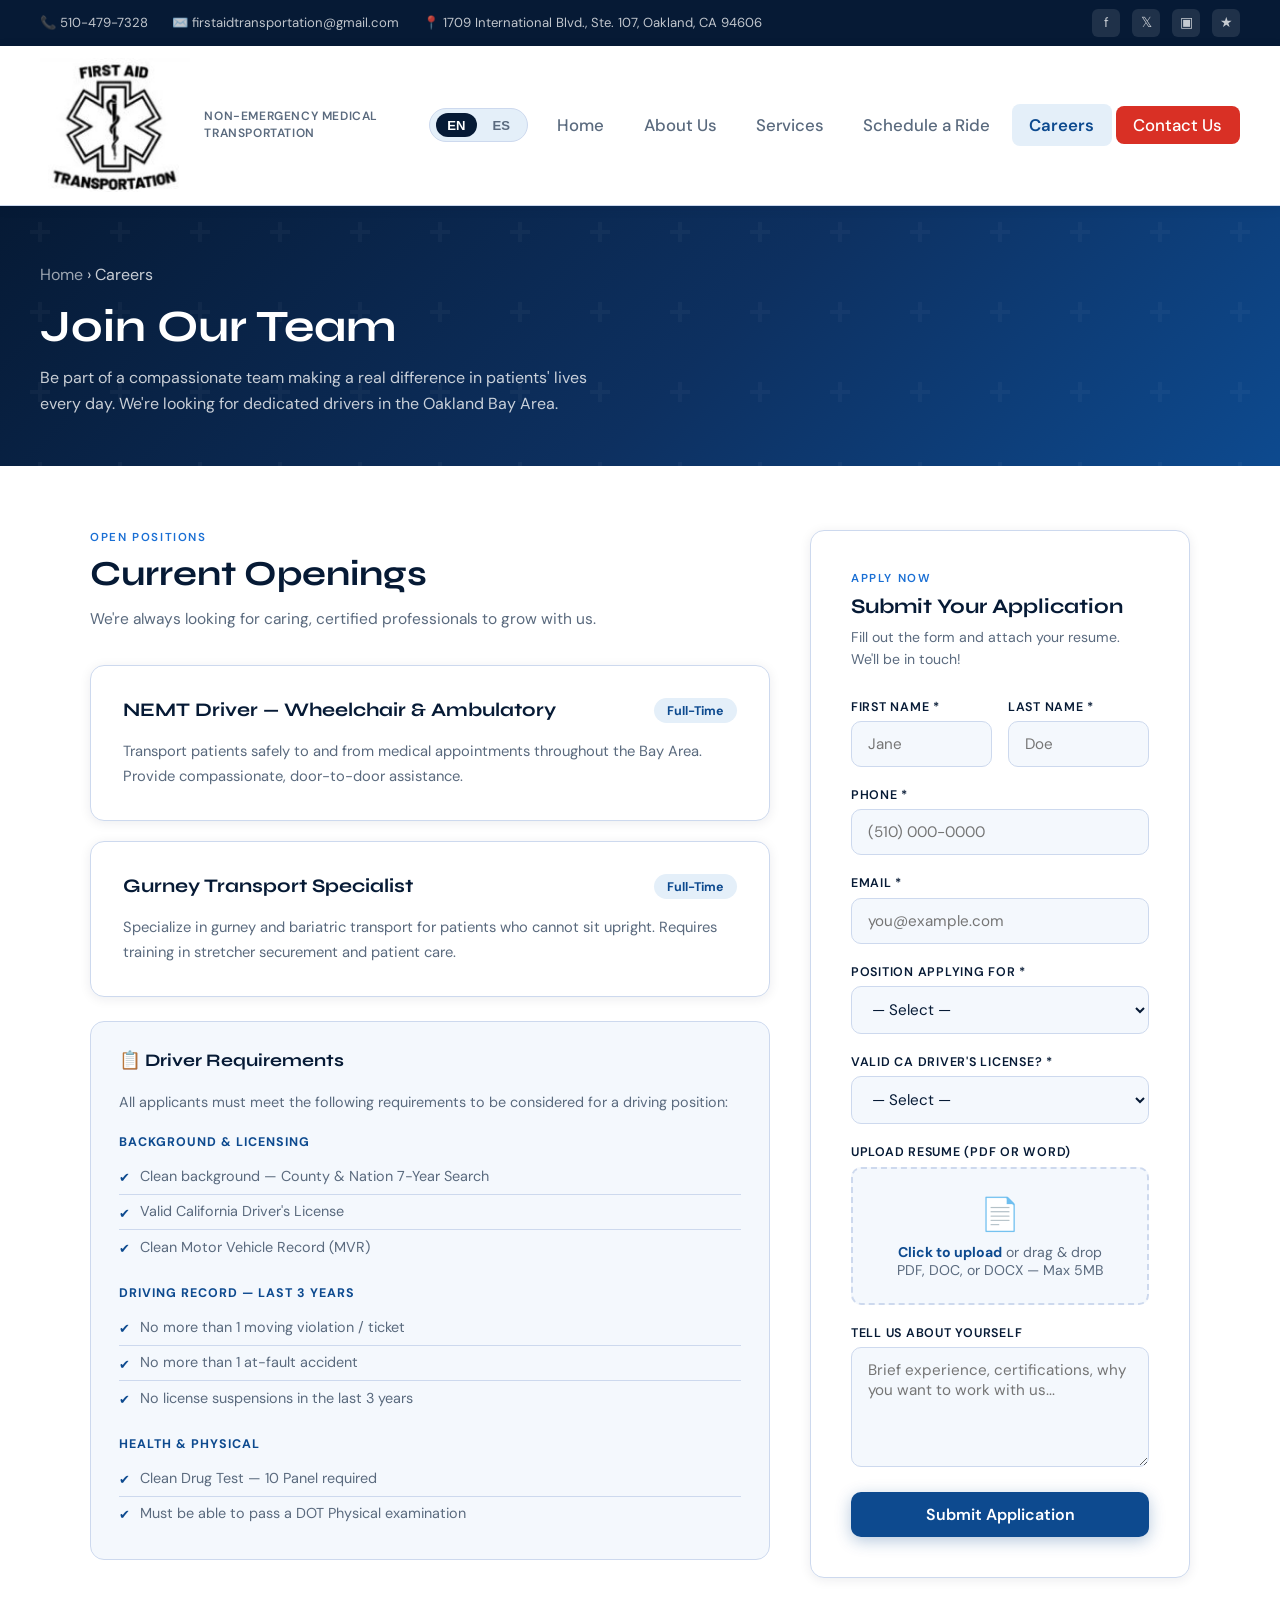
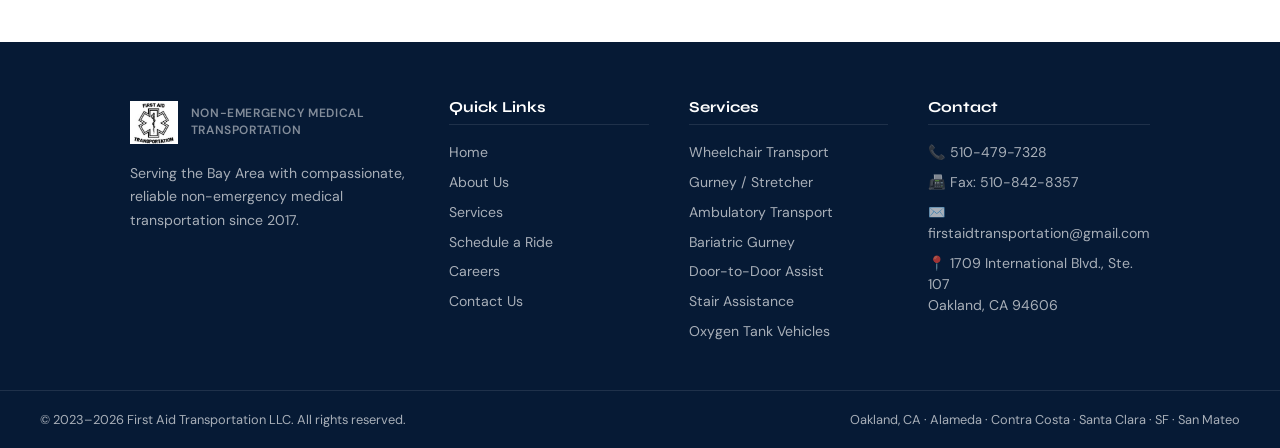
==== index.html @ 73b79e58 "Update index.html" ====
<!DOCTYPE html>
<html lang="en">
<head>
  <meta charset="UTF-8"/>
  <meta name="viewport" content="width=device-width, initial-scale=1.0"/>
  <title>Careers | First Aid Transportation LLC</title>
  <link rel="stylesheet" href="style.css"/>
  <style>
    .careers-layout { display: grid; grid-template-columns: 1fr 380px; gap: 2.5rem; align-items: start; }
    @media (max-width:860px) { .careers-layout { grid-template-columns: 1fr; } }
    .job-card { background: var(--white); border: 1px solid var(--border); border-radius: var(--radius); padding: 2rem; box-shadow: var(--shadow-sm); margin-bottom: 1.25rem; transition: all var(--transition); }
    .job-card:hover { box-shadow: var(--shadow-md); border-color: var(--sky); }
    .job-header { display: flex; justify-content: space-between; align-items: flex-start; gap: 1rem; flex-wrap: wrap; margin-bottom: 1rem; }
    .job-title { font-family: var(--font-head); font-size: 1.2rem; }
    .job-badge { background: var(--ice); color: var(--blue); font-size: .78rem; font-weight: 700; padding: .3rem .8rem; border-radius: 20px; }
    .job-card p { font-size: .92rem; color: var(--gray); line-height: 1.65; }
    .req-section { background: var(--off-white); border: 1px solid var(--border); border-radius: var(--radius); padding: 1.75rem; margin-top: 1.5rem; }
    .req-section h3 { font-family: var(--font-head); font-size: 1.1rem; margin-bottom: 1.25rem; }
    .req-group { margin-bottom: 1.25rem; }
    .req-group:last-child { margin-bottom: 0; }
    .req-group h4 { font-size: .78rem; font-weight: 700; letter-spacing: .08em; text-transform: uppercase; color: var(--blue); margin-bottom: .6rem; }
    .req-list { list-style: none; }
    .req-list li { font-size: .9rem; color: var(--gray); padding: .4rem 0; border-bottom: 1px solid var(--border); display: flex; align-items: flex-start; gap: .6rem; line-height: 1.5; }
    .req-list li:last-child { border-bottom: none; }
    .req-list li::before { content: '✔'; color: var(--blue); font-size: .8rem; flex-shrink: 0; margin-top: .15rem; }
    .apply-form { background: var(--white); border: 1px solid var(--border); border-radius: var(--radius); padding: 2.5rem; box-shadow: var(--shadow-sm); position: sticky; top: 90px; }
    .file-upload-area { border: 2px dashed var(--border); border-radius: 10px; padding: 1.5rem; text-align: center; cursor: pointer; transition: all var(--transition); background: var(--off-white); }
    .file-upload-area:hover { border-color: var(--sky); background: var(--ice); }
    .file-upload-area.has-file { border-color: #4caf50; background: #f1f8f1; }
    .file-upload-area .u-icon { font-size: 2rem; margin-bottom: .5rem; }
    .file-upload-area p { font-size: .88rem; color: var(--gray); margin: 0; }
    .file-upload-area strong { color: var(--blue); }
    #resumeInput { display: none; }
    #fileName { font-size: .82rem; color: #4caf50; font-weight: 600; margin-top: .5rem; display: none; }

    .lang-toggle{display:flex;align-items:center;gap:.3rem;background:var(--ice);border:1.5px solid var(--border);border-radius:30px;padding:.25rem .35rem;}
    .lang-btn{padding:.28rem .7rem;border-radius:20px;font-size:.82rem;font-weight:700;cursor:pointer;border:none;background:transparent;color:var(--gray);transition:all var(--transition);}
    .lang-btn.active{background:var(--navy);color:#fff;}
  </style>
</head>
<body>
<div id="topbar"></div>
<nav>
  <a href="index.html" class="nav-logo">
    <img src="logo.png" alt="First Aid Transportation Logo"/>
    <div class="logo-text"><small data-en="Non-Emergency Medical Transportation" data-es="Transporte Médico No de Emergencia">Non-Emergency Medical Transportation</small></div>
  </a>
  <div style="display:flex;align-items:center;margin-left:auto;margin-right:.75rem;"><div class="lang-toggle"><button class="lang-btn active" id="btnEN" onclick="setLang('en')">EN</button><button class="lang-btn" id="btnES" onclick="setLang('es')">ES</button></div></div>
  <div class="hamburger" id="hbg"><span></span><span></span><span></span></div>
  <ul class="nav-links" id="navLinks">
    <li><a href="index.html">Home</a></li>
    <li><a href="about.html" data-en="About Us" data-es="Sobre Nosotros">About Us</a></li>
    <li><a href="services.html" data-en="Services" data-es="Servicios">Services</a></li>
    <li><a href="schedule.html" data-en="Schedule a Ride" data-es="Reservar un Viaje">Schedule a Ride</a></li>
    <li><a href="careers.html" class="active" data-en="Careers" data-es="Empleos">Careers</a></li>
    <li><a href="contact.html" class="nav-cta" data-en="Contact Us" data-es="Contáctenos">Contact Us</a></li>
  </ul>
</nav>
<div class="page-hero fade-up">
  <div class="page-hero-inner">
    <p class="breadcrumb"><a href="index.html">Home</a> › Careers</p>
    <h1>Join Our Team</h1>
    <p>Be part of a compassionate team making a real difference in patients' lives every day. We're looking for dedicated drivers in the Oakland Bay Area.</p>
  </div>
</div>
<section class="section">
  <div class="container">
    <div class="careers-layout">
      <div>
        <p class="section-tag">Open Positions</p>
        <h2 class="section-title">Current Openings</h2>
        <p class="section-sub" style="margin-bottom:2rem;">We're always looking for caring, certified professionals to grow with us.</p>
        <div class="job-card fade-up">
          <div class="job-header"><h3 class="job-title">NEMT Driver — Wheelchair & Ambulatory</h3><span class="job-badge">Full-Time</span></div>
          <p>Transport patients safely to and from medical appointments throughout the Bay Area. Provide compassionate, door-to-door assistance.</p>
        </div>
        <div class="job-card fade-up delay-1">
          <div class="job-header"><h3 class="job-title">Gurney Transport Specialist</h3><span class="job-badge">Full-Time</span></div>
          <p>Specialize in gurney and bariatric transport for patients who cannot sit upright. Requires training in stretcher securement and patient care.</p>
        </div>
        <div class="req-section fade-up delay-2">
          <h3>📋 Driver Requirements</h3>
          <p style="font-size:.9rem;color:var(--gray);margin-bottom:1.25rem;line-height:1.6;">All applicants must meet the following requirements to be considered for a driving position:</p>
          <div class="req-group">
            <h4>Background & Licensing</h4>
            <ul class="req-list">
              <li>Clean background — County & Nation 7-Year Search</li>
              <li>Valid California Driver's License</li>
              <li>Clean Motor Vehicle Record (MVR)</li>
            </ul>
          </div>
          <div class="req-group">
            <h4>Driving Record — Last 3 Years</h4>
            <ul class="req-list">
              <li>No more than 1 moving violation / ticket</li>
              <li>No more than 1 at-fault accident</li>
              <li>No license suspensions in the last 3 years</li>
            </ul>
          </div>
          <div class="req-group">
            <h4>Health & Physical</h4>
            <ul class="req-list">
              <li>Clean Drug Test — 10 Panel required</li>
              <li>Must be able to pass a DOT Physical examination</li>
            </ul>
          </div>

        </div>
      </div>

      <div class="apply-form fade-up delay-2">
        <p class="section-tag">Apply Now</p>
        <h3 style="font-family:var(--font-head);font-size:1.3rem;margin-bottom:.5rem;">Submit Your Application</h3>
        <p style="font-size:.88rem;color:var(--gray);margin-bottom:1.75rem;line-height:1.55;">Fill out the form and attach your resume. We'll be in touch!</p>
        <form id="careerForm" action="https://formspree.io/f/xlgoegdk" method="POST" onsubmit="handleSubmit(event)">
          <input type="hidden" name="_subject" value="New Job Application — First Aid Transportation"/>
          <input type="hidden" name="_replyto" value="firstaidtransportation@gmail.com"/>
          <div class="form-row">
            <div class="form-group"><label>First Name *</label><input type="text" name="First Name" required placeholder="Jane"/></div>
            <div class="form-group"><label>Last Name *</label><input type="text" name="Last Name" required placeholder="Doe"/></div>
          </div>
          <div class="form-group"><label>Phone *</label><input type="tel" name="Phone Number" required placeholder="(510) 000-0000"/></div>
          <div class="form-group"><label>Email *</label><input type="email" name="Email" required placeholder="you@example.com"/></div>
          <div class="form-group">
            <label>Position Applying For *</label>
            <select name="Position" required>
              <option value="">— Select —</option>
              <option>NEMT Driver — Wheelchair & Ambulatory</option>
              <option>Gurney Transport Specialist</option>
              <option>Other</option>
            </select>
          </div>
          <div class="form-group">
            <label>Valid CA Driver's License? *</label>
            <select name="Valid CA License" required><option value="">— Select —</option><option value="Yes">Yes</option><option value="No">No</option></select>
          </div>
          <div class="form-group">
            <label>Upload Resume (PDF or Word)</label>
            <div class="file-upload-area" id="uploadArea" onclick="document.getElementById('resumeInput').click()">
              <div class="u-icon">📄</div>
              <p><strong>Click to upload</strong> or drag & drop</p>
              <p>PDF, DOC, or DOCX — Max 5MB</p>
              <div id="fileName"></div>
            </div>
            <input type="file" id="resumeInput" name="Resume" accept=".pdf,.doc,.docx" onchange="handleFile(this)"/>
          </div>
          <div class="form-group"><label>Tell Us About Yourself</label><textarea name="About Yourself" placeholder="Brief experience, certifications, why you want to work with us..."></textarea></div>
          <button type="submit" class="btn btn-primary" style="width:100%;justify-content:center;font-size:1rem;">Submit Application</button>
        </form>
        <div class="success-msg" id="successMsg">✅ Thank you for applying! We'll be in touch within a few business days. Email us at <a href="mailto:firstaidtransportation@gmail.com">firstaidtransportation@gmail.com</a>.</div>
      </div>
    </div>
  </div>
</section>
<div id="footer"></div>
<script src="shared.js"></script>
<script>
  document.getElementById('hbg').addEventListener('click',function(){this.classList.toggle('open');document.getElementById('navLinks').classList.toggle('open');});
  function setLang(lang){
    localStorage.setItem('lang',lang);
    document.documentElement.lang=lang;
    document.querySelectorAll('[data-en]').forEach(el=>{
      const val=el.getAttribute('data-'+lang);
      if(val!==null) el.innerHTML=val;
    });
    const btnEN=document.getElementById('btnEN');
    const btnES=document.getElementById('btnES');
    if(btnEN) btnEN.classList.toggle('active',lang==='en');
    if(btnES) btnES.classList.toggle('active',lang==='es');
  }
  window.addEventListener('load', function(){
    const savedLang=localStorage.getItem('lang')||'en';
    if(savedLang==='es') setLang('es');
  });

  function handleFile(input){const file=input.files[0];if(file){document.getElementById('uploadArea').classList.add('has-file');const fn=document.getElementById('fileName');fn.style.display='block';fn.textContent='✅ '+file.name;}}
  async function handleSubmit(e){
    e.preventDefault();
    const form = document.getElementById('careerForm');
    const data = new FormData(form);
    try {
      const res = await fetch(form.action, { method:'POST', body:data, headers:{'Accept':'application/json'} });
      if(res.ok){
        form.style.display='none';
        document.getElementById('successMsg').style.display='block';
      } else {
        alert('There was a problem submitting. Please email us at firstaidtransportation@gmail.com');
      }
    } catch(err){
      alert('There was a problem submitting. Please email us at firstaidtransportation@gmail.com');
    }
  }
  const ua=document.getElementById('uploadArea');
  ua.addEventListener('dragover',e=>{e.preventDefault();ua.style.borderColor='var(--sky)';});
  ua.addEventListener('dragleave',()=>{ua.style.borderColor='';});
  ua.addEventListener('drop',e=>{e.preventDefault();if(e.dataTransfer.files[0]){document.getElementById('resumeInput').files=e.dataTransfer.files;handleFile(document.getElementById('resumeInput'));}});
</script>
</body>
</html>
---- style.css ----
@import url('https://fonts.googleapis.com/css2?family=DM+Sans:wght@400;500;600&family=Syne:wght@700;800&family=Oswald:wght@700&display=swap');

*, *::before, *::after { box-sizing: border-box; margin: 0; padding: 0; }

:root {
  --navy:       #061a35;
  --blue:       #0d4a8f;
  --sky:        #1a6fd4;
  --ice:        #e4eff9;
  --red:        #d93025;
  --white:      #ffffff;
  --off-white:  #f4f8fd;
  --gray:       #5a6a7e;
  --border:     #cdd9ee;
  --font-head:  'Syne', sans-serif;
  --font-logo:  'Oswald', sans-serif;
  --font-body:  'DM Sans', sans-serif;
  --shadow-sm:  0 2px 12px rgba(6,26,53,.08);
  --shadow-md:  0 6px 30px rgba(6,26,53,.14);
  --radius:     14px;
  --transition: .22s ease;
}

html { scroll-behavior: smooth; }
body { font-family: var(--font-body); color: var(--navy); background: var(--white); }

/* ── TOPBAR ── */
.topbar {
  background: var(--navy); padding: .55rem 2.5rem;
  display: flex; align-items: center; justify-content: space-between; flex-wrap: wrap; gap: .5rem;
}
.topbar-left, .topbar-right { display: flex; align-items: center; gap: 1.5rem; flex-wrap: wrap; }
.topbar a, .topbar span { color: rgba(255,255,255,.75); font-size: .82rem; text-decoration: none; display: flex; align-items: center; gap: .35rem; transition: color var(--transition); }
.topbar a:hover { color: #fff; }
.topbar .social-links { display: flex; gap: .75rem; }
.topbar .social-links a { width: 28px; height: 28px; background: rgba(255,255,255,.1); border-radius: 6px; display: grid; place-items: center; font-size: .85rem; }
.topbar .social-links a:hover { background: var(--blue); }

/* ── NAVBAR ── */
nav {
  background: var(--white); padding: 0 2.5rem;
  display: flex; align-items: center; justify-content: space-between;
  height: 160px; position: sticky; top: 0; z-index: 200;
  border-bottom: 1px solid var(--border); box-shadow: var(--shadow-sm);
}
.nav-logo { display: flex; align-items: center; gap: .9rem; text-decoration: none; }
.nav-logo img { width: 150px; height: 150px; object-fit: contain; flex-shrink: 0; }
.logo-text {
  font-size: 0;
  line-height: 0;
}
.logo-text small {
  display: block;
  font-family: var(--font-body);
  font-size: .75rem;
  font-weight: 600;
  color: var(--gray);
  letter-spacing: .05em;
  text-transform: uppercase;
  line-height: 1.4;
}

.nav-links { display: flex; list-style: none; gap: .25rem; }
.nav-links a { padding: .65rem 1.1rem; border-radius: 8px; color: var(--gray); text-decoration: none; font-size: 1.05rem; font-weight: 500; transition: all var(--transition); white-space: nowrap; }
.nav-links a:hover { color: var(--blue); background: var(--ice); }
.nav-links a.active { color: var(--blue); background: var(--ice); font-weight: 600; }
.nav-cta { background: var(--red) !important; color: #fff !important; padding: .5rem 1.1rem !important; border-radius: 8px !important; }
.nav-cta:hover { background: #b3261e !important; color: #fff !important; }

.hamburger { display: none; flex-direction: column; gap: 5px; cursor: pointer; padding: 8px; }
.hamburger span { width: 24px; height: 2px; background: var(--navy); border-radius: 2px; transition: all .3s; }
.hamburger.open span:nth-child(1) { transform: translateY(7px) rotate(45deg); }
.hamburger.open span:nth-child(2) { opacity: 0; }
.hamburger.open span:nth-child(3) { transform: translateY(-7px) rotate(-45deg); }

@media (max-width: 900px) {
  .topbar { display: none; }
  .hamburger { display: flex; }
  .nav-links { display: none; position: absolute; top: 160px; left: 0; right: 0; background: var(--white); flex-direction: column; padding: 1rem 1.5rem 1.5rem; border-bottom: 1px solid var(--border); box-shadow: var(--shadow-md); gap: .25rem; }
  .nav-links.open { display: flex; }
  .nav-links a { padding: .75rem 1rem; border-radius: 8px; }
}

/* ── PAGE HERO ── */
.page-hero { background: linear-gradient(135deg, #061a35 0%, #0d3060 55%, #0d4a8f 100%); padding: 3.5rem 2.5rem 3rem; position: relative; overflow: hidden; }
.page-hero::after { content: ''; position: absolute; inset: 0; background: url("data:image/svg+xml,%3Csvg width='80' height='80' viewBox='0 0 80 80' xmlns='http://www.w3.org/2000/svg'%3E%3Cg fill='%23ffffff' fill-opacity='0.03'%3E%3Cpath d='M38 16v8h-8v4h8v8h4v-8h8v-4h-8v-8z'/%3E%3C/g%3E%3C/svg%3E"); }
.page-hero-inner { position: relative; max-width: 760px; }
.breadcrumb { font-size: .8rem; color: rgba(255,255,255,.6); margin-bottom: .8rem; }
.breadcrumb a { color: rgba(255,255,255,.6); text-decoration: none; }
.breadcrumb a:hover { color: #fff; }
.page-hero h1 { font-family: var(--font-head); font-size: clamp(1.8rem,4vw,2.8rem); color: #fff; margin-bottom: .8rem; line-height: 1.15; }
.page-hero p { color: rgba(255,255,255,.78); font-size: 1rem; max-width: 580px; line-height: 1.65; }

/* ── SECTIONS ── */
.section { padding: 4rem 2.5rem; }
.section-alt { background: var(--off-white); }
.container { max-width: 1100px; margin: 0 auto; }
.section-tag { font-size: .72rem; font-weight: 600; letter-spacing: .14em; text-transform: uppercase; color: var(--sky); margin-bottom: .5rem; display: block; }
.section-title { font-family: var(--font-head); font-size: clamp(1.6rem,3vw,2.2rem); color: var(--navy); margin-bottom: .75rem; line-height: 1.2; }
.section-sub { color: var(--gray); font-size: .97rem; line-height: 1.65; max-width: 600px; }

/* ── BUTTONS ── */
.btn { display: inline-flex; align-items: center; gap: .5rem; padding: .75rem 1.5rem; border-radius: 10px; font-family: var(--font-body); font-size: .92rem; font-weight: 600; text-decoration: none; cursor: pointer; border: none; transition: all var(--transition); }
.btn-primary { background: var(--blue); color: #fff; box-shadow: 0 4px 16px rgba(13,74,143,.3); }
.btn-primary:hover { background: var(--navy); transform: translateY(-1px); }
.btn-danger { background: var(--red); color: #fff; box-shadow: 0 4px 16px rgba(217,48,37,.3); }
.btn-danger:hover { background: #b3261e; transform: translateY(-1px); }
.btn-outline { background: transparent; color: var(--blue); border: 2px solid var(--blue); }
.btn-outline:hover { background: var(--blue); color: #fff; }

/* ── CARDS ── */
.card { background: var(--white); border-radius: var(--radius); border: 1px solid var(--border); box-shadow: var(--shadow-sm); overflow: hidden; transition: all var(--transition); }
.card:hover { box-shadow: var(--shadow-md); transform: translateY(-2px); }

/* ── FORMS ── */
.form-group { margin-bottom: 1.25rem; }
.form-group label { display: block; font-size: .78rem; font-weight: 600; letter-spacing: .06em; text-transform: uppercase; color: var(--navy); margin-bottom: .4rem; }
.form-group input, .form-group select, .form-group textarea { width: 100%; padding: .75rem 1rem; border: 1.5px solid var(--border); border-radius: 10px; font-family: var(--font-body); font-size: .95rem; color: var(--navy); background: var(--off-white); transition: border var(--transition), box-shadow var(--transition); outline: none; }
.form-group input:focus, .form-group select:focus, .form-group textarea:focus { border-color: var(--sky); background: var(--white); box-shadow: 0 0 0 3px rgba(26,111,212,.12); }
.form-group textarea { resize: vertical; min-height: 120px; }
.form-row { display: grid; grid-template-columns: 1fr 1fr; gap: 1rem; }
@media (max-width: 600px) { .form-row { grid-template-columns: 1fr; } }

/* ── FOOTER ── */
footer { background: var(--navy); color: rgba(255,255,255,.65); }
.footer-top { display: grid; grid-template-columns: 1.4fr 1fr 1fr 1fr; gap: 2.5rem; padding: 3.5rem 2.5rem 2.5rem; max-width: 1100px; margin: 0 auto; }
@media (max-width: 860px) { .footer-top { grid-template-columns: 1fr 1fr; } }
@media (max-width: 560px) { .footer-top { grid-template-columns: 1fr; } }
.footer-brand .logo-text { color: #fff; }
.footer-brand .logo-text small { color: rgba(255,255,255,.5); }
.footer-brand p { font-size: .88rem; line-height: 1.65; margin-top: 1rem; }
.footer-col h4 { font-family: var(--font-head); font-size: .95rem; color: #fff; margin-bottom: 1rem; padding-bottom: .5rem; border-bottom: 1px solid rgba(255,255,255,.1); }
.footer-col ul { list-style: none; }
.footer-col ul li { margin-bottom: .55rem; }
.footer-col ul li a { color: rgba(255,255,255,.65); text-decoration: none; font-size: .88rem; transition: color var(--transition); }
.footer-col ul li a:hover { color: #fff; }
.footer-bottom { border-top: 1px solid rgba(255,255,255,.1); padding: 1.25rem 2.5rem; display: flex; align-items: center; justify-content: space-between; flex-wrap: wrap; gap: .5rem; font-size: .8rem; }

/* ── CONTACT BOX ── */
.contact-box { background: var(--ice); border-radius: var(--radius); border: 1px solid var(--border); padding: 1.75rem; }
.contact-item { display: flex; align-items: flex-start; gap: .9rem; padding: .85rem 0; border-bottom: 1px solid var(--border); }
.contact-item:last-child { border-bottom: none; }
.ci-icon { width: 38px; height: 38px; flex-shrink: 0; background: var(--white); border-radius: 9px; display: grid; place-items: center; font-size: 1.05rem; box-shadow: var(--shadow-sm); }
.ci-label { font-size: .72rem; font-weight: 600; letter-spacing: .08em; text-transform: uppercase; color: var(--sky); display: block; margin-bottom: .15rem; }
.ci-value { font-size: .93rem; font-weight: 600; color: var(--navy); }
.ci-value a { color: var(--navy); text-decoration: none; }
.ci-value a:hover { color: var(--blue); }

/* ── SUCCESS MSG ── */
.success-msg { display: none; background: #e8f5e9; border: 1.5px solid #81c784; border-radius: 10px; padding: 1.1rem 1.3rem; color: #2e7d32; font-weight: 600; font-size: .95rem; text-align: center; margin-top: 1rem; }

/* ── ANIMATIONS ── */
@keyframes fadeUp { from { opacity: 0; transform: translateY(20px); } to { opacity: 1; transform: translateY(0); } }
.fade-up { animation: fadeUp .5s ease both; }
.delay-1 { animation-delay: .1s; }
.delay-2 { animation-delay: .2s; }
.delay-3 { animation-delay: .3s; }
.delay-4 { animation-delay: .4s; }

/* ── GRIDS ── */
.grid-2 { display: grid; grid-template-columns: 1fr 1fr; gap: 1.5rem; }
.grid-3 { display: grid; grid-template-columns: repeat(3,1fr); gap: 1.5rem; }
.grid-4 { display: grid; grid-template-columns: repeat(4,1fr); gap: 1.5rem; }
@media (max-width: 860px) { .grid-2,.grid-3,.grid-4 { grid-template-columns: 1fr 1fr; } .section { padding: 3rem 1.5rem; } }
@media (max-width: 560px) { .grid-2,.grid-3,.grid-4 { grid-template-columns: 1fr; } nav { padding: 0 1.25rem; } }

/* ── CAROUSEL ── */
.carousel-wrap { position: relative; overflow: hidden; border-radius: var(--radius); }
.carousel-track { display: flex; transition: transform .5s ease; }
.carousel-track img { min-width: 100%; height: 420px; object-fit: cover; flex-shrink: 0; }
.carousel-btn { position: absolute; top: 50%; transform: translateY(-50%); background: rgba(6,26,53,.65); color: #fff; border: none; width: 44px; height: 44px; border-radius: 50%; font-size: 1.2rem; cursor: pointer; display: grid; place-items: center; transition: background var(--transition); z-index: 10; }
.carousel-btn:hover { background: rgba(6,26,53,.9); }
.carousel-btn.prev { left: 14px; }
.carousel-btn.next { right: 14px; }
.carousel-dots { display: flex; justify-content: center; gap: .5rem; margin-top: 1rem; }
.carousel-dots span { width: 10px; height: 10px; border-radius: 50%; background: var(--border); cursor: pointer; transition: background var(--transition); }
.carousel-dots span.active { background: var(--blue); }
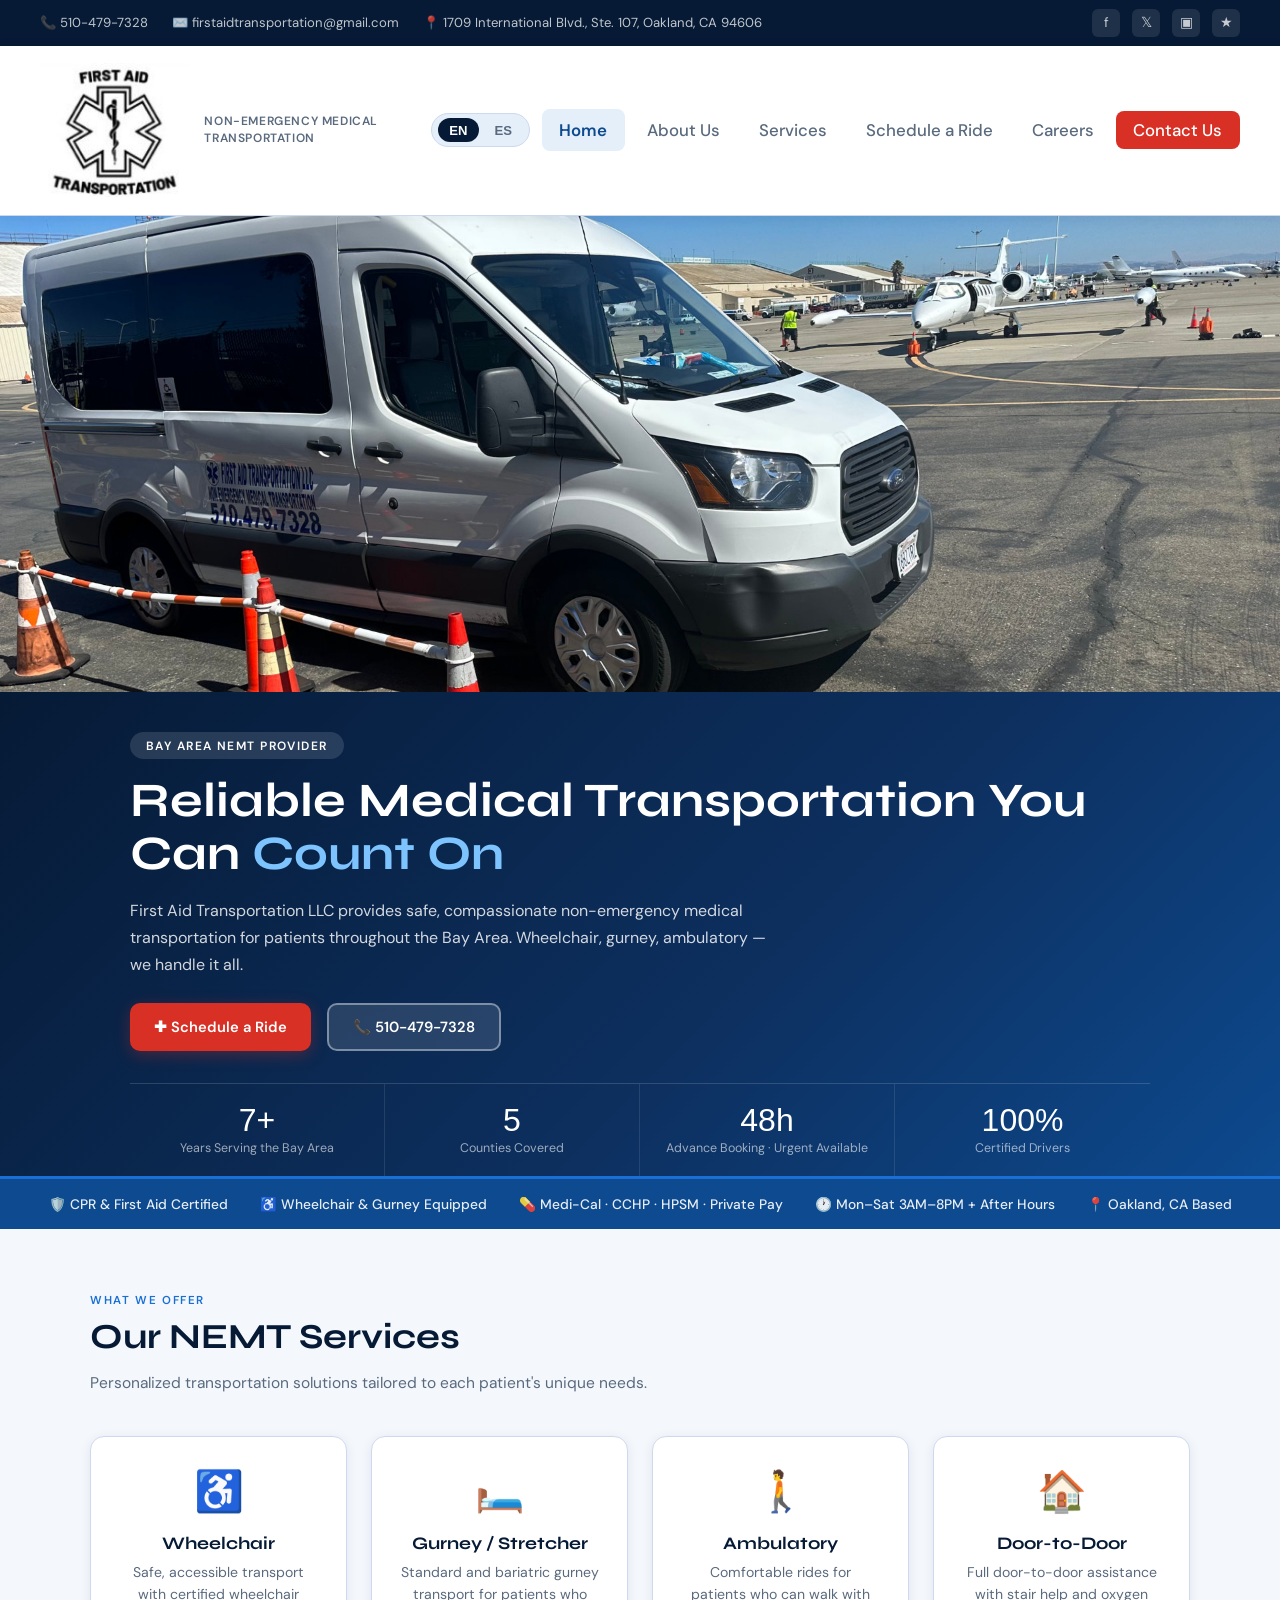
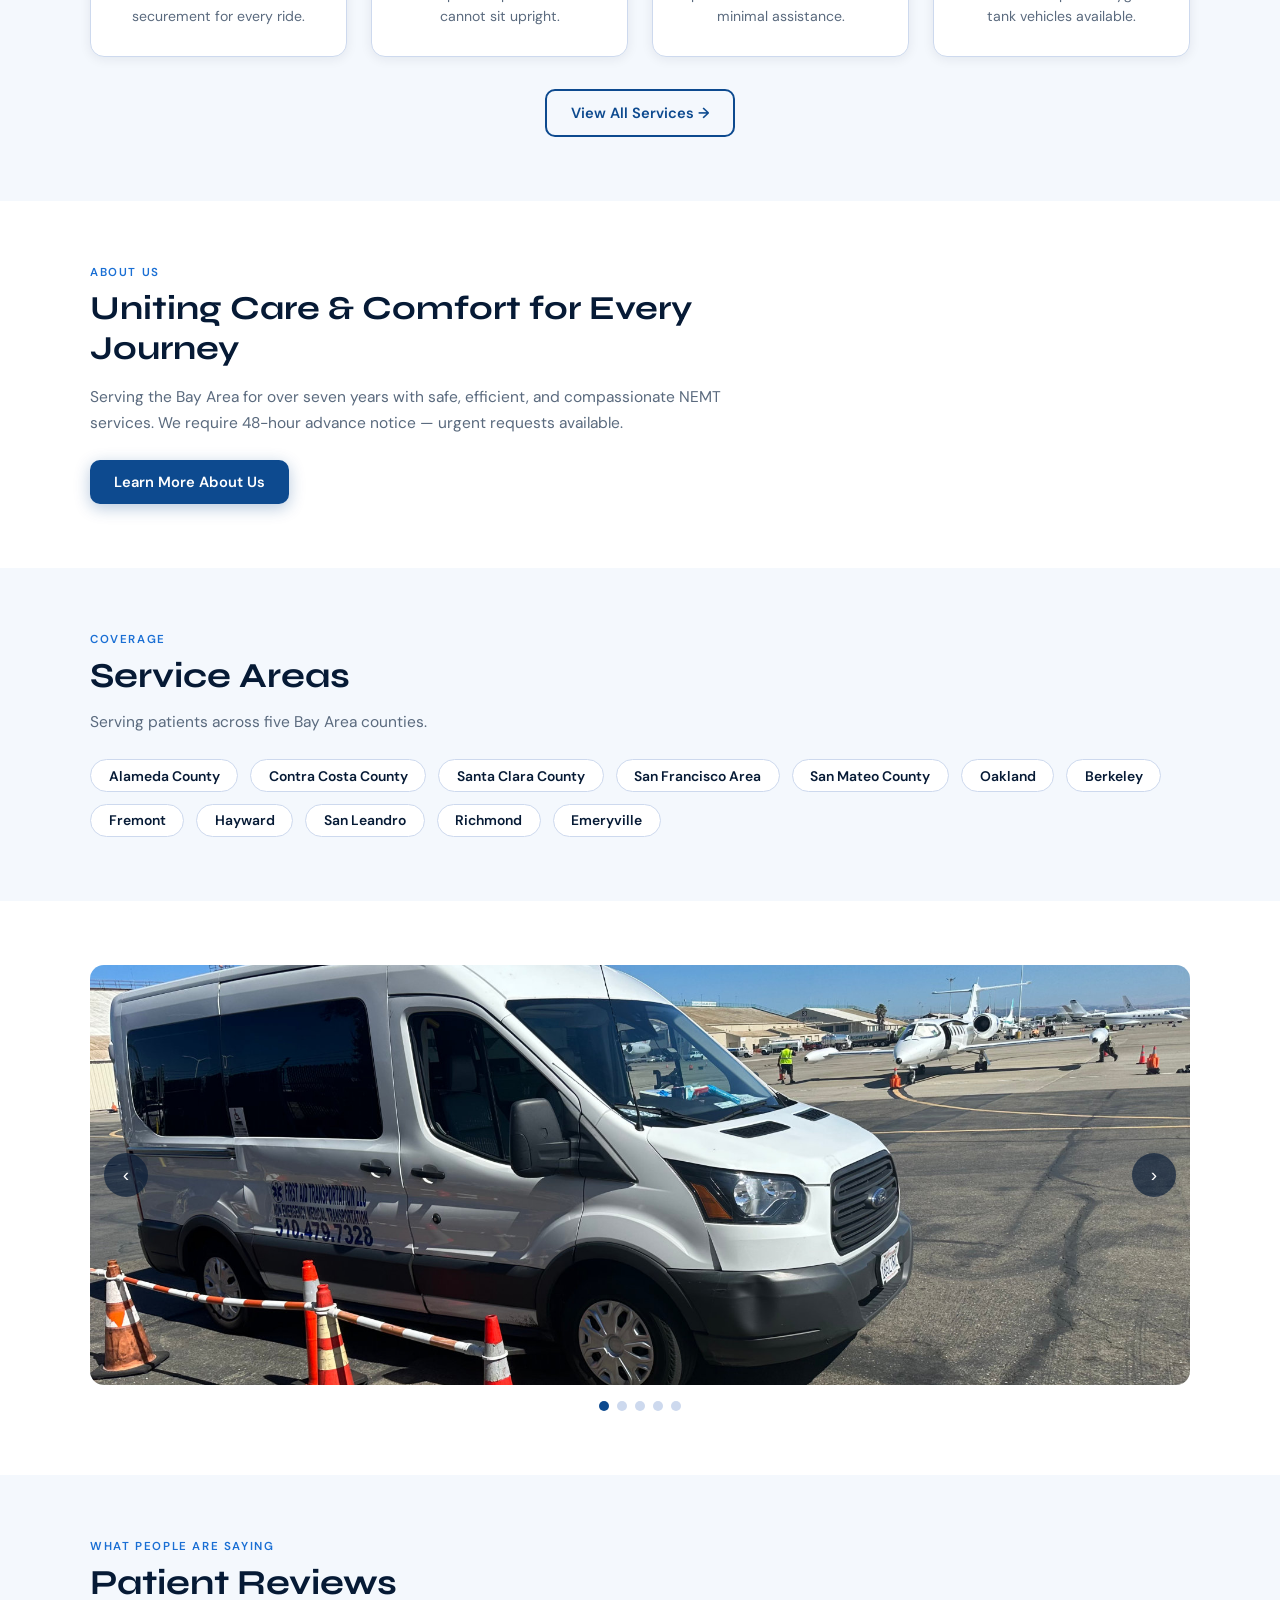
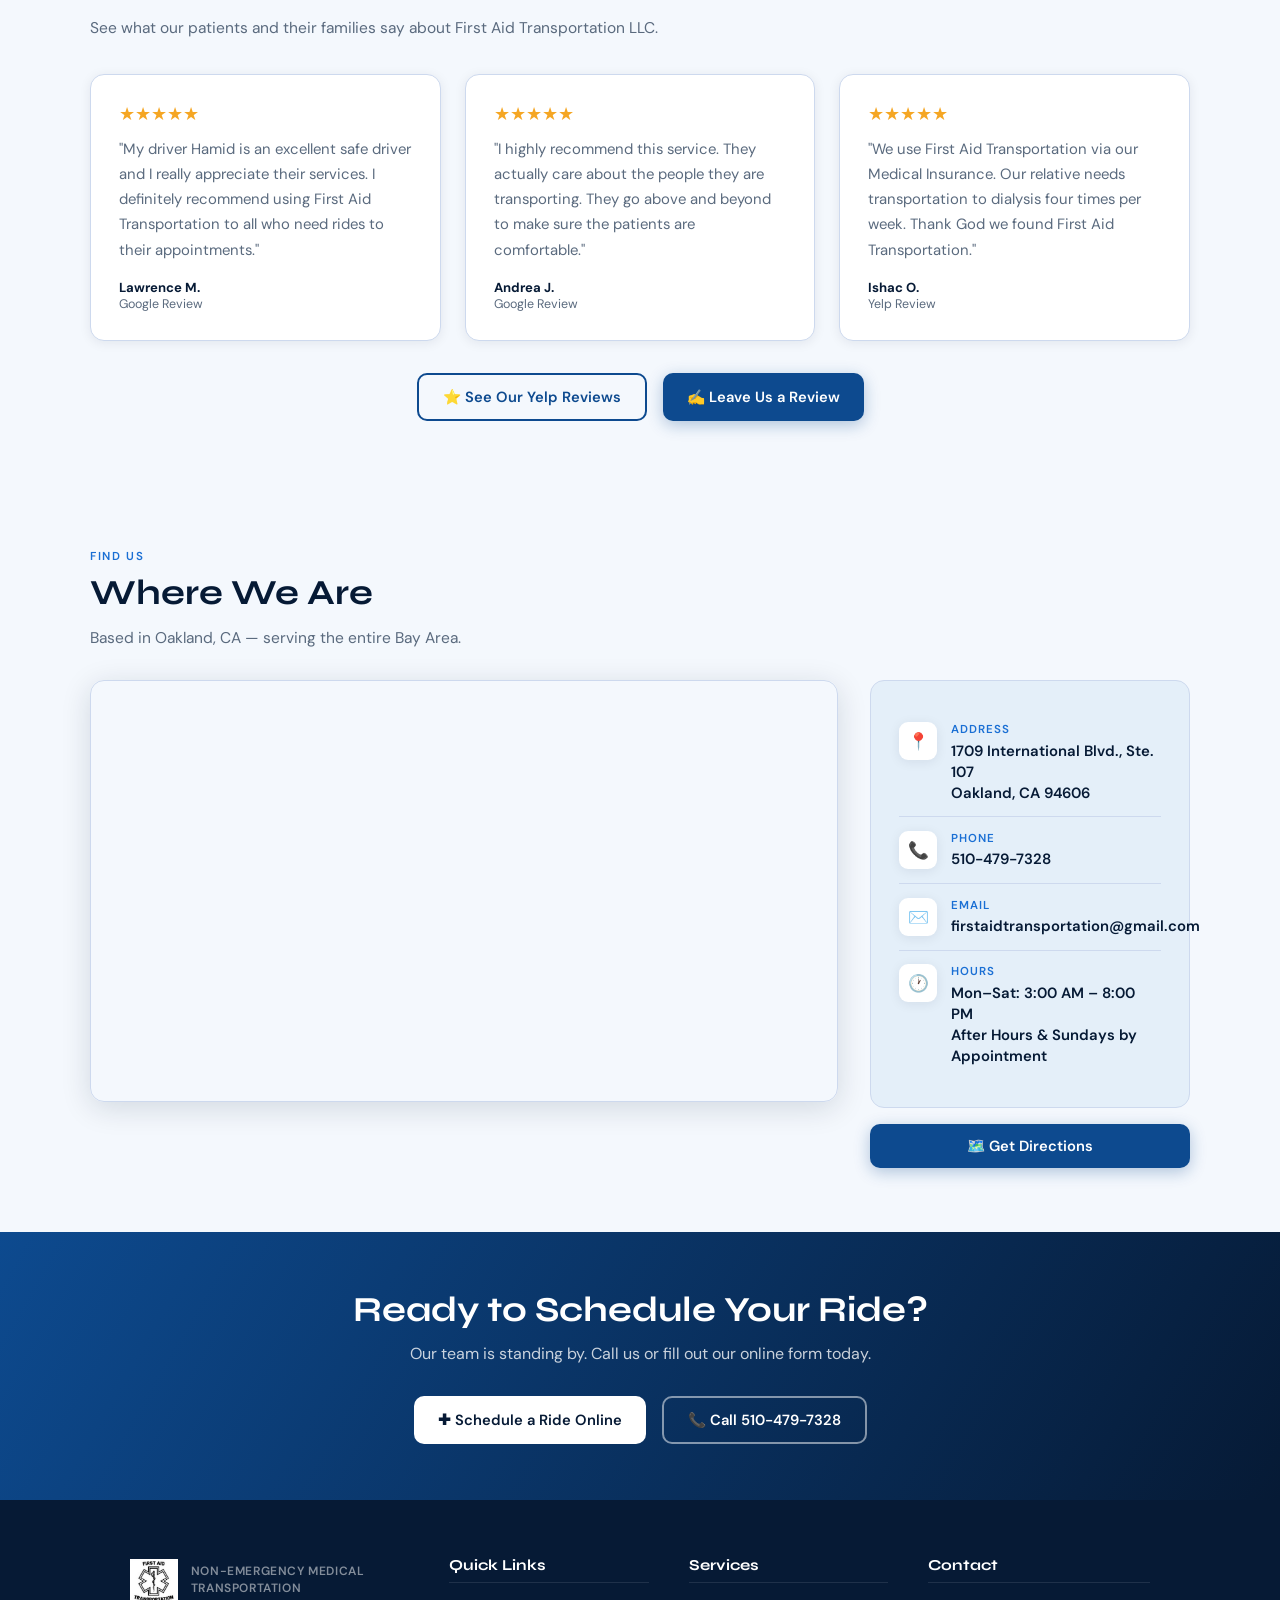
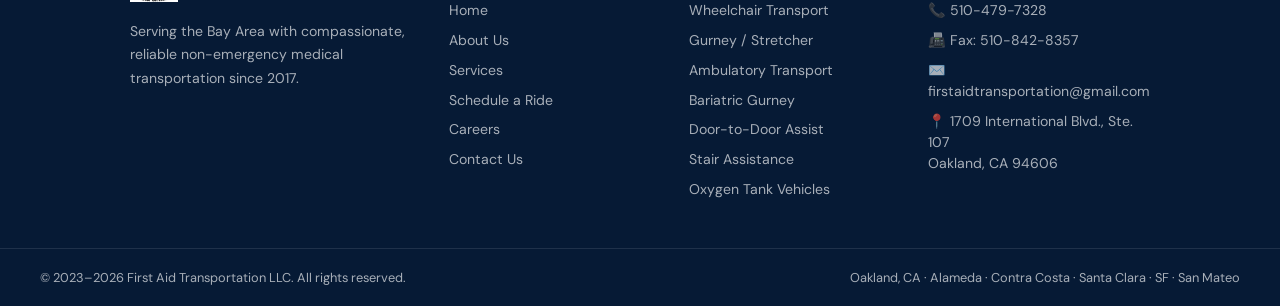
==== commit be8b7086: "Update index.html" ====
--- a/index.html
+++ b/index.html
@@ -3,159 +3,253 @@
 <head>
   <meta charset="UTF-8"/>
   <meta name="viewport" content="width=device-width, initial-scale=1.0"/>
-  <title>Careers | First Aid Transportation LLC</title>
+  <title>First Aid Transportation LLC | Bay Area NEMT Provider</title>
   <link rel="stylesheet" href="style.css"/>
   <style>
-    .careers-layout { display: grid; grid-template-columns: 1fr 380px; gap: 2.5rem; align-items: start; }
-    @media (max-width:860px) { .careers-layout { grid-template-columns: 1fr; } }
-    .job-card { background: var(--white); border: 1px solid var(--border); border-radius: var(--radius); padding: 2rem; box-shadow: var(--shadow-sm); margin-bottom: 1.25rem; transition: all var(--transition); }
-    .job-card:hover { box-shadow: var(--shadow-md); border-color: var(--sky); }
-    .job-header { display: flex; justify-content: space-between; align-items: flex-start; gap: 1rem; flex-wrap: wrap; margin-bottom: 1rem; }
-    .job-title { font-family: var(--font-head); font-size: 1.2rem; }
-    .job-badge { background: var(--ice); color: var(--blue); font-size: .78rem; font-weight: 700; padding: .3rem .8rem; border-radius: 20px; }
-    .job-card p { font-size: .92rem; color: var(--gray); line-height: 1.65; }
-    .req-section { background: var(--off-white); border: 1px solid var(--border); border-radius: var(--radius); padding: 1.75rem; margin-top: 1.5rem; }
-    .req-section h3 { font-family: var(--font-head); font-size: 1.1rem; margin-bottom: 1.25rem; }
-    .req-group { margin-bottom: 1.25rem; }
-    .req-group:last-child { margin-bottom: 0; }
-    .req-group h4 { font-size: .78rem; font-weight: 700; letter-spacing: .08em; text-transform: uppercase; color: var(--blue); margin-bottom: .6rem; }
-    .req-list { list-style: none; }
-    .req-list li { font-size: .9rem; color: var(--gray); padding: .4rem 0; border-bottom: 1px solid var(--border); display: flex; align-items: flex-start; gap: .6rem; line-height: 1.5; }
-    .req-list li:last-child { border-bottom: none; }
-    .req-list li::before { content: '✔'; color: var(--blue); font-size: .8rem; flex-shrink: 0; margin-top: .15rem; }
-    .apply-form { background: var(--white); border: 1px solid var(--border); border-radius: var(--radius); padding: 2.5rem; box-shadow: var(--shadow-sm); position: sticky; top: 90px; }
-    .file-upload-area { border: 2px dashed var(--border); border-radius: 10px; padding: 1.5rem; text-align: center; cursor: pointer; transition: all var(--transition); background: var(--off-white); }
-    .file-upload-area:hover { border-color: var(--sky); background: var(--ice); }
-    .file-upload-area.has-file { border-color: #4caf50; background: #f1f8f1; }
-    .file-upload-area .u-icon { font-size: 2rem; margin-bottom: .5rem; }
-    .file-upload-area p { font-size: .88rem; color: var(--gray); margin: 0; }
-    .file-upload-area strong { color: var(--blue); }
-    #resumeInput { display: none; }
-    #fileName { font-size: .82rem; color: #4caf50; font-weight: 600; margin-top: .5rem; display: none; }
-
+    nav { height: 170px !important; }
+    .nav-logo img { width: 150px !important; height: 150px !important; }
     .lang-toggle{display:flex;align-items:center;gap:.3rem;background:var(--ice);border:1.5px solid var(--border);border-radius:30px;padding:.25rem .35rem;}
     .lang-btn{padding:.28rem .7rem;border-radius:20px;font-size:.82rem;font-weight:700;cursor:pointer;border:none;background:transparent;color:var(--gray);transition:all var(--transition);}
     .lang-btn.active{background:var(--navy);color:#fff;}
+
+    .home-hero { width:100%; line-height:0; }
+    .home-hero img { width:100%; max-height:520px; object-fit:cover; display:block; }
+
+    .stats-bar { background:linear-gradient(135deg,#061a35 0%,#0d3060 60%,#0d4a8f 100%); border-bottom:3px solid var(--sky); }
+    .stats-inner { max-width:1100px; margin:0 auto; padding:2.5rem 2.5rem 0; }
+    .hero-tag { display:inline-block; background:rgba(255,255,255,.13); color:#fff; font-size:.75rem; font-weight:600; letter-spacing:.12em; text-transform:uppercase; padding:.35rem 1rem; border-radius:20px; margin-bottom:1rem; }
+    .hero-headline { font-family:var(--font-head); font-size:clamp(2rem,4vw,3rem); color:#fff; line-height:1.1; margin-bottom:1rem; }
+    .hero-headline em { font-style:normal; color:#7dc4ff; }
+    .hero-p { color:rgba(255,255,255,.82); font-size:1rem; line-height:1.7; margin-bottom:1.5rem; max-width:640px; }
+    .hero-btns { display:flex; gap:1rem; flex-wrap:wrap; margin-bottom:2rem; }
+    .stats-row { display:grid; grid-template-columns:repeat(4,1fr); border-top:1px solid rgba(255,255,255,.15); margin-top:.5rem; }
+    @media(max-width:700px){.stats-row{grid-template-columns:repeat(2,1fr);}}
+    .stat-item { padding:1.25rem 1rem; text-align:center; border-right:1px solid rgba(255,255,255,.1); }
+    .stat-item:last-child{border-right:none;}
+    .stat-num { font-family:var(--font-logo); font-size:2rem; color:#fff; line-height:1; }
+    .stat-lbl { font-size:.78rem; color:rgba(255,255,255,.6); margin-top:.3rem; }
+
+    .trust-strip { background:#0d4a8f; padding:1rem 2.5rem; display:flex; justify-content:center; align-items:center; gap:2rem; flex-wrap:wrap; }
+    .trust-item { display:flex; align-items:center; gap:.55rem; color:rgba(255,255,255,.9); font-size:.86rem; font-weight:500; }
+
+    .svc-card { text-align:center; padding:1.75rem; }
+    .svc-icon { font-size:2.5rem; margin-bottom:1rem; }
+    .svc-card h3 { font-family:var(--font-head); font-size:1.1rem; margin-bottom:.5rem; }
+    .svc-card p { font-size:.88rem; color:var(--gray); line-height:1.55; }
+
+    .area-chip { background:var(--white); border:1.5px solid var(--border); border-radius:30px; padding:.4rem 1.1rem; font-size:.87rem; font-weight:600; color:var(--navy); transition:all var(--transition); display:inline-block; }
+    .area-chip:hover { background:var(--ice); border-color:var(--sky); color:var(--blue); }
+
+    .cta-banner { background:linear-gradient(120deg,#0d4a8f 0%,#061a35 100%); padding:3.5rem 2.5rem; text-align:center; color:#fff; }
+    .cta-banner h2 { font-family:var(--font-head); font-size:clamp(1.6rem,3vw,2.2rem); margin-bottom:.75rem; }
+    .cta-banner p { color:rgba(255,255,255,.78); margin-bottom:2rem; }
+    .cta-btns { display:flex; justify-content:center; gap:1rem; flex-wrap:wrap; }
+    .btn-white{background:#fff!important;color:#061a35!important;}
+    .btn-white:hover{background:var(--ice)!important;}
+    .btn-out-w{background:transparent!important;color:#fff!important;border:2px solid rgba(255,255,255,.5)!important;}
+    .btn-out-w:hover{background:rgba(255,255,255,.1)!important;border-color:#fff!important;}
   </style>
 </head>
 <body>
 <div id="topbar"></div>
 <nav>
   <a href="index.html" class="nav-logo">
-    <img src="logo.png" alt="First Aid Transportation Logo"/>
+    <img src="logo.png" alt="First Aid Transportation Logo" style="width:150px;height:150px;object-fit:contain;"/>
     <div class="logo-text"><small data-en="Non-Emergency Medical Transportation" data-es="Transporte Médico No de Emergencia">Non-Emergency Medical Transportation</small></div>
   </a>
-  <div style="display:flex;align-items:center;margin-left:auto;margin-right:.75rem;"><div class="lang-toggle"><button class="lang-btn active" id="btnEN" onclick="setLang('en')">EN</button><button class="lang-btn" id="btnES" onclick="setLang('es')">ES</button></div></div>
+  <div style="display:flex;align-items:center;margin-left:auto;margin-right:.75rem;">
+    <div class="lang-toggle">
+      <button class="lang-btn active" id="btnEN" onclick="setLang('en')">EN</button>
+      <button class="lang-btn" id="btnES" onclick="setLang('es')">ES</button>
+    </div>
+  </div>
   <div class="hamburger" id="hbg"><span></span><span></span><span></span></div>
   <ul class="nav-links" id="navLinks">
-    <li><a href="index.html">Home</a></li>
+    <li><a href="index.html" class="active" data-en="Home" data-es="Inicio">Home</a></li>
     <li><a href="about.html" data-en="About Us" data-es="Sobre Nosotros">About Us</a></li>
     <li><a href="services.html" data-en="Services" data-es="Servicios">Services</a></li>
     <li><a href="schedule.html" data-en="Schedule a Ride" data-es="Reservar un Viaje">Schedule a Ride</a></li>
-    <li><a href="careers.html" class="active" data-en="Careers" data-es="Empleos">Careers</a></li>
+    <li><a href="careers.html" data-en="Careers" data-es="Empleos">Careers</a></li>
     <li><a href="contact.html" class="nav-cta" data-en="Contact Us" data-es="Contáctenos">Contact Us</a></li>
   </ul>
 </nav>
-<div class="page-hero fade-up">
-  <div class="page-hero-inner">
-    <p class="breadcrumb"><a href="index.html">Home</a> › Careers</p>
-    <h1>Join Our Team</h1>
-    <p>Be part of a compassionate team making a real difference in patients' lives every day. We're looking for dedicated drivers in the Oakland Bay Area.</p>
+
+<section class="home-hero">
+  <img src="banner1.jpg" alt="First Aid Transportation van"/>
+</section>
+
+<div class="stats-bar">
+  <div class="stats-inner fade-up">
+    <span class="hero-tag" data-en="Bay Area NEMT Provider" data-es="Proveedor NEMT del Área de la Bahía">Bay Area NEMT Provider</span>
+    <h1 class="hero-headline"><span data-en="Reliable Medical Transportation You Can" data-es="Transporte Médico Confiable en el que Puede">Reliable Medical Transportation You Can</span> <em data-en="Count On" data-es="Confiar">Count On</em></h1>
+    <p class="hero-p" data-en="First Aid Transportation LLC provides safe, compassionate non-emergency medical transportation for patients throughout the Bay Area. Wheelchair, gurney, ambulatory — we handle it all." data-es="First Aid Transportation LLC ofrece transporte médico no de emergencia seguro y compasivo para pacientes en toda el Área de la Bahía. Silla de ruedas, camilla, ambulatorio — lo manejamos todo.">First Aid Transportation LLC provides safe, compassionate non-emergency medical transportation for patients throughout the Bay Area. Wheelchair, gurney, ambulatory — we handle it all.</p>
+    <div class="hero-btns">
+      <a href="schedule.html" class="btn btn-danger" data-en="✚ Schedule a Ride" data-es="✚ Reservar un Viaje">✚ Schedule a Ride</a>
+      <a href="tel:5104797328" class="btn" style="background:rgba(255,255,255,.12);color:#fff;border:2px solid rgba(255,255,255,.4);">📞 510-479-7328</a>
+    </div>
+    <div class="stats-row">
+      <div class="stat-item"><div class="stat-num">7+</div><div class="stat-lbl" data-en="Years Serving the Bay Area" data-es="Años Sirviendo el Área de la Bahía">Years Serving the Bay Area</div></div>
+      <div class="stat-item"><div class="stat-num">5</div><div class="stat-lbl" data-en="Counties Covered" data-es="Condados Cubiertos">Counties Covered</div></div>
+      <div class="stat-item"><div class="stat-num">48h</div><div class="stat-lbl" data-en="Advance Booking · Urgent Available" data-es="Reserva Anticipada · Urgente Disponible">Advance Booking · Urgent Available</div></div>
+      <div class="stat-item"><div class="stat-num">100%</div><div class="stat-lbl" data-en="Certified Drivers" data-es="Conductores Certificados">Certified Drivers</div></div>
+    </div>
   </div>
 </div>
+
+<div class="trust-strip">
+  <div class="trust-item" data-en="🛡️ CPR & First Aid Certified" data-es="🛡️ Certificados en RCP y Primeros Auxilios">🛡️ CPR & First Aid Certified</div>
+  <div class="trust-item" data-en="♿ Wheelchair & Gurney Equipped" data-es="♿ Equipados con Silla de Ruedas y Camilla">♿ Wheelchair & Gurney Equipped</div>
+  <div class="trust-item">💊 Medi-Cal · CCHP · HPSM · Private Pay</div>
+  <div class="trust-item" data-en="🕐 Mon–Sat 3AM–8PM + After Hours" data-es="🕐 Lun–Sáb 3AM–8PM + Fuera de Horario">🕐 Mon–Sat 3AM–8PM + After Hours</div>
+  <div class="trust-item" data-en="📍 Oakland, CA Based" data-es="📍 Con sede en Oakland, CA">📍 Oakland, CA Based</div>
+</div>
+
+<section class="section section-alt">
+  <div class="container">
+    <p class="section-tag" data-en="What We Offer" data-es="Lo Que Ofrecemos">What We Offer</p>
+    <h2 class="section-title" data-en="Our NEMT Services" data-es="Nuestros Servicios NEMT">Our NEMT Services</h2>
+    <p class="section-sub" style="margin-bottom:2.5rem;" data-en="Personalized transportation solutions tailored to each patient's unique needs." data-es="Soluciones de transporte personalizadas adaptadas a las necesidades únicas de cada paciente.">Personalized transportation solutions tailored to each patient's unique needs.</p>
+    <div class="grid-4">
+      <div class="card svc-card fade-up"><div class="svc-icon">♿</div><h3 data-en="Wheelchair" data-es="Silla de Ruedas">Wheelchair</h3><p data-en="Safe, accessible transport with certified wheelchair securement for every ride." data-es="Transporte seguro y accesible con sujeción certificada de silla de ruedas en cada viaje.">Safe, accessible transport with certified wheelchair securement for every ride.</p></div>
+      <div class="card svc-card fade-up delay-1"><div class="svc-icon">🛏️</div><h3 data-en="Gurney / Stretcher" data-es="Camilla">Gurney / Stretcher</h3><p data-en="Standard and bariatric gurney transport for patients who cannot sit upright." data-es="Transporte en camilla estándar y bariátrica para pacientes que no pueden sentarse.">Standard and bariatric gurney transport for patients who cannot sit upright.</p></div>
+      <div class="card svc-card fade-up delay-2"><div class="svc-icon">🚶</div><h3 data-en="Ambulatory" data-es="Ambulatorio">Ambulatory</h3><p data-en="Comfortable rides for patients who can walk with minimal assistance." data-es="Viajes cómodos para pacientes que pueden caminar con mínima asistencia.">Comfortable rides for patients who can walk with minimal assistance.</p></div>
+      <div class="card svc-card fade-up delay-3"><div class="svc-icon">🏠</div><h3 data-en="Door-to-Door" data-es="Puerta a Puerta">Door-to-Door</h3><p data-en="Full door-to-door assistance with stair help and oxygen tank vehicles available." data-es="Asistencia completa de puerta a puerta con ayuda en escaleras y vehículos con tanques de oxígeno.">Full door-to-door assistance with stair help and oxygen tank vehicles available.</p></div>
+    </div>
+    <div style="text-align:center;margin-top:2rem;"><a href="services.html" class="btn btn-outline" data-en="View All Services →" data-es="Ver Todos los Servicios →">View All Services →</a></div>
+  </div>
+</section>
+
 <section class="section">
   <div class="container">
-    <div class="careers-layout">
-      <div>
-        <p class="section-tag">Open Positions</p>
-        <h2 class="section-title">Current Openings</h2>
-        <p class="section-sub" style="margin-bottom:2rem;">We're always looking for caring, certified professionals to grow with us.</p>
-        <div class="job-card fade-up">
-          <div class="job-header"><h3 class="job-title">NEMT Driver — Wheelchair & Ambulatory</h3><span class="job-badge">Full-Time</span></div>
-          <p>Transport patients safely to and from medical appointments throughout the Bay Area. Provide compassionate, door-to-door assistance.</p>
+    <div class="fade-up" style="max-width:680px;">
+      <p class="section-tag" data-en="About Us" data-es="Sobre Nosotros">About Us</p>
+      <h2 style="font-family:var(--font-head);font-size:clamp(1.5rem,3vw,2.1rem);margin-bottom:1rem;" data-en="Uniting Care &amp; Comfort for Every Journey" data-es="Uniendo Cuidado y Comodidad en Cada Viaje">Uniting Care &amp; Comfort for Every Journey</h2>
+      <p style="color:var(--gray);line-height:1.7;margin-bottom:1rem;font-size:.97rem;" data-en="Serving the Bay Area for over seven years with safe, efficient, and compassionate NEMT services. We require 48-hour advance notice — urgent requests available." data-es="Sirviendo al Área de la Bahía por más de siete años con servicios NEMT seguros, eficientes y compasivos. Requerimos aviso de 48 horas — solicitudes urgentes disponibles.">Serving the Bay Area for over seven years with safe, efficient, and compassionate NEMT services. We require 48-hour advance notice — urgent requests available.</p>
+      <div style="margin-top:1.5rem;"><a href="about.html" class="btn btn-primary" data-en="Learn More About Us" data-es="Conócenos Más">Learn More About Us</a></div>
+    </div>
+  </div>
+</section>
+
+<section class="section section-alt">
+  <div class="container">
+    <p class="section-tag" data-en="Coverage" data-es="Cobertura">Coverage</p>
+    <h2 class="section-title" data-en="Service Areas" data-es="Áreas de Servicio">Service Areas</h2>
+    <p class="section-sub" data-en="Serving patients across five Bay Area counties." data-es="Atendiendo pacientes en cinco condados del Área de la Bahía.">Serving patients across five Bay Area counties.</p>
+    <div style="display:flex;flex-wrap:wrap;gap:.75rem;margin-top:1.5rem;">
+      <span class="area-chip">Alameda County</span><span class="area-chip">Contra Costa County</span>
+      <span class="area-chip">Santa Clara County</span><span class="area-chip">San Francisco Area</span>
+      <span class="area-chip">San Mateo County</span><span class="area-chip">Oakland</span>
+      <span class="area-chip">Berkeley</span><span class="area-chip">Fremont</span>
+      <span class="area-chip">Hayward</span><span class="area-chip">San Leandro</span>
+      <span class="area-chip">Richmond</span><span class="area-chip">Emeryville</span>
+    </div>
+  </div>
+</section>
+
+<section class="section">
+  <div class="container">
+    <div class="carousel-wrap">
+      <div class="carousel-track" id="carouselTrack">
+        <img src="banner1.jpg" alt="First Aid Transportation van at airport"/>
+        <img src="van1.jpg" alt="First Aid Transportation van"/>
+        <img src="van2.jpg" alt="First Aid Transportation van at facility"/>
+        <img src="van3.jpg" alt="Wheelchair lift equipped van"/>
+        <img src="van4.jpg" alt="First Aid Transportation van rear"/>
+        <img src="banner1.jpg" alt="First Aid Transportation van at airport"/>
+      </div>
+      <button class="carousel-btn prev" id="prevBtn">&#8249;</button>
+      <button class="carousel-btn next" id="nextBtn">&#8250;</button>
+    </div>
+    <div class="carousel-dots" id="carouselDots"></div>
+  </div>
+</section>
+
+<section class="section section-alt">
+  <div class="container">
+    <p class="section-tag" data-en="What People Are Saying" data-es="Lo Que Dicen Nuestros Pacientes">What People Are Saying</p>
+    <h2 class="section-title" data-en="Patient Reviews" data-es="Opiniones de Pacientes">Patient Reviews</h2>
+    <p class="section-sub" style="margin-bottom:2rem;" data-en="See what our patients and their families say about First Aid Transportation LLC." data-es="Vea lo que nuestros pacientes y sus familias dicen sobre First Aid Transportation LLC.">See what our patients and their families say about First Aid Transportation LLC.</p>
+    <div class="grid-3">
+      <div class="card" style="padding:1.75rem;">
+        <div style="display:flex;gap:.25rem;margin-bottom:.75rem;"><span style="color:#f5a623;font-size:1.1rem;">★★★★★</span></div>
+        <p style="font-size:.93rem;color:var(--gray);line-height:1.7;margin-bottom:1rem;" data-en='"My driver Hamid is an excellent safe driver and I really appreciate their services. I definitely recommend using First Aid Transportation to all who need rides to their appointments."' data-es='"Mi conductor Hamid es un excelente conductor seguro. Definitivamente recomiendo First Aid Transportation a todos los que necesiten transporte a sus citas."'>"My driver Hamid is an excellent safe driver and I really appreciate their services. I definitely recommend using First Aid Transportation to all who need rides to their appointments."</p>
+        <div style="font-size:.82rem;font-weight:700;color:var(--navy);">Lawrence M.</div>
+        <div style="font-size:.78rem;color:var(--gray);" data-en="Google Review" data-es="Reseña de Google">Google Review</div>
+      </div>
+      <div class="card" style="padding:1.75rem;">
+        <div style="display:flex;gap:.25rem;margin-bottom:.75rem;"><span style="color:#f5a623;font-size:1.1rem;">★★★★★</span></div>
+        <p style="font-size:.93rem;color:var(--gray);line-height:1.7;margin-bottom:1rem;" data-en='"I highly recommend this service. They actually care about the people they are transporting. They go above and beyond to make sure the patients are comfortable."' data-es='"Recomiendo ampliamente este servicio. Realmente se preocupan por las personas que transportan. Hacen todo lo posible para que los pacientes estén cómodos."'>"I highly recommend this service. They actually care about the people they are transporting. They go above and beyond to make sure the patients are comfortable."</p>
+        <div style="font-size:.82rem;font-weight:700;color:var(--navy);">Andrea J.</div>
+        <div style="font-size:.78rem;color:var(--gray);" data-en="Google Review" data-es="Reseña de Google">Google Review</div>
+      </div>
+      <div class="card" style="padding:1.75rem;">
+        <div style="display:flex;gap:.25rem;margin-bottom:.75rem;"><span style="color:#f5a623;font-size:1.1rem;">★★★★★</span></div>
+        <p style="font-size:.93rem;color:var(--gray);line-height:1.7;margin-bottom:1rem;" data-en='"We use First Aid Transportation via our Medical Insurance. Our relative needs transportation to dialysis four times per week. Thank God we found First Aid Transportation."' data-es='"Usamos First Aid Transportation a través de nuestro seguro médico. Nuestro familiar necesita transporte a diálisis cuatro veces por semana. Gracias a Dios encontramos First Aid Transportation."'>"We use First Aid Transportation via our Medical Insurance. Our relative needs transportation to dialysis four times per week. Thank God we found First Aid Transportation."</p>
+        <div style="font-size:.82rem;font-weight:700;color:var(--navy);">Ishac O.</div>
+        <div style="font-size:.78rem;color:var(--gray);" data-en="Yelp Review" data-es="Reseña de Yelp">Yelp Review</div>
+      </div>
+    </div>
+    <div style="text-align:center;margin-top:2rem;display:flex;justify-content:center;gap:1rem;flex-wrap:wrap;">
+      <a href="https://www.yelp.com/biz/first-aid-transportation-llc-oakland" target="_blank" class="btn btn-outline" data-en="⭐ See Our Yelp Reviews" data-es="⭐ Ver Nuestras Reseñas en Yelp">⭐ See Our Yelp Reviews</a>
+      <a href="https://www.yelp.com/writeareview/biz/first-aid-transportation-llc-oakland" target="_blank" class="btn btn-primary" data-en="✍️ Leave Us a Review" data-es="✍️ Déjanos una Reseña">✍️ Leave Us a Review</a>
+    </div>
+  </div>
+</section>
+
+<section class="section section-alt">
+  <div class="container">
+    <p class="section-tag" data-en="Find Us" data-es="Encuéntranos">Find Us</p>
+    <h2 class="section-title" data-en="Where We Are" data-es="Dónde Estamos">Where We Are</h2>
+    <p class="section-sub" style="margin-bottom:1.75rem;" data-en="Based in Oakland, CA — serving the entire Bay Area." data-es="Con sede en Oakland, CA — sirviendo a toda el Área de la Bahía.">Based in Oakland, CA — serving the entire Bay Area.</p>
+    <div style="display:grid;grid-template-columns:1fr 320px;gap:2rem;align-items:start;">
+      <div style="border-radius:14px;overflow:hidden;border:1.5px solid var(--border);box-shadow:var(--shadow-md);">
+        <iframe
+          loading="lazy"
+          allowfullscreen
+          referrerpolicy="no-referrer-when-downgrade"
+          style="display:block;width:100%;height:420px;border:none;"
+          src="https://maps.google.com/maps?q=1709+International+Blvd+Ste+107+Oakland+CA+94606&output=embed">
+        </iframe>
+      </div>
+      <div style="display:flex;flex-direction:column;gap:1rem;">
+        <div class="contact-box">
+          <div class="contact-item">
+            <div class="ci-icon">📍</div>
+            <div><span class="ci-label" data-en="Address" data-es="Dirección">Address</span><span class="ci-value">1709 International Blvd., Ste. 107<br/>Oakland, CA 94606</span></div>
+          </div>
+          <div class="contact-item">
+            <div class="ci-icon">📞</div>
+            <div><span class="ci-label" data-en="Phone" data-es="Teléfono">Phone</span><span class="ci-value"><a href="tel:5104797328">510-479-7328</a></span></div>
+          </div>
+          <div class="contact-item">
+            <div class="ci-icon">✉️</div>
+            <div><span class="ci-label" data-en="Email" data-es="Correo">Email</span><span class="ci-value"><a href="mailto:firstaidtransportation@gmail.com">firstaidtransportation@gmail.com</a></span></div>
+          </div>
+          <div class="contact-item">
+            <div class="ci-icon">🕐</div>
+            <div><span class="ci-label" data-en="Hours" data-es="Horario">Hours</span><span class="ci-value" data-en="Mon–Sat: 3:00 AM – 8:00 PM<br/>After Hours & Sundays by Appointment" data-es="Lun–Sáb: 3:00 AM – 8:00 PM<br/>Fuera de horario y domingos con cita previa">Mon–Sat: 3:00 AM – 8:00 PM<br/>After Hours & Sundays by Appointment</span></div>
+          </div>
         </div>
-        <div class="job-card fade-up delay-1">
-          <div class="job-header"><h3 class="job-title">Gurney Transport Specialist</h3><span class="job-badge">Full-Time</span></div>
-          <p>Specialize in gurney and bariatric transport for patients who cannot sit upright. Requires training in stretcher securement and patient care.</p>
-        </div>
-        <div class="req-section fade-up delay-2">
-          <h3>📋 Driver Requirements</h3>
-          <p style="font-size:.9rem;color:var(--gray);margin-bottom:1.25rem;line-height:1.6;">All applicants must meet the following requirements to be considered for a driving position:</p>
-          <div class="req-group">
-            <h4>Background & Licensing</h4>
-            <ul class="req-list">
-              <li>Clean background — County & Nation 7-Year Search</li>
-              <li>Valid California Driver's License</li>
-              <li>Clean Motor Vehicle Record (MVR)</li>
-            </ul>
-          </div>
-          <div class="req-group">
-            <h4>Driving Record — Last 3 Years</h4>
-            <ul class="req-list">
-              <li>No more than 1 moving violation / ticket</li>
-              <li>No more than 1 at-fault accident</li>
-              <li>No license suspensions in the last 3 years</li>
-            </ul>
-          </div>
-          <div class="req-group">
-            <h4>Health & Physical</h4>
-            <ul class="req-list">
-              <li>Clean Drug Test — 10 Panel required</li>
-              <li>Must be able to pass a DOT Physical examination</li>
-            </ul>
-          </div>
-
-        </div>
-      </div>
-
-      <div class="apply-form fade-up delay-2">
-        <p class="section-tag">Apply Now</p>
-        <h3 style="font-family:var(--font-head);font-size:1.3rem;margin-bottom:.5rem;">Submit Your Application</h3>
-        <p style="font-size:.88rem;color:var(--gray);margin-bottom:1.75rem;line-height:1.55;">Fill out the form and attach your resume. We'll be in touch!</p>
-        <form id="careerForm" action="https://formspree.io/f/xlgoegdk" method="POST" onsubmit="handleSubmit(event)">
-          <input type="hidden" name="_subject" value="New Job Application — First Aid Transportation"/>
-          <input type="hidden" name="_replyto" value="firstaidtransportation@gmail.com"/>
-          <div class="form-row">
-            <div class="form-group"><label>First Name *</label><input type="text" name="First Name" required placeholder="Jane"/></div>
-            <div class="form-group"><label>Last Name *</label><input type="text" name="Last Name" required placeholder="Doe"/></div>
-          </div>
-          <div class="form-group"><label>Phone *</label><input type="tel" name="Phone Number" required placeholder="(510) 000-0000"/></div>
-          <div class="form-group"><label>Email *</label><input type="email" name="Email" required placeholder="you@example.com"/></div>
-          <div class="form-group">
-            <label>Position Applying For *</label>
-            <select name="Position" required>
-              <option value="">— Select —</option>
-              <option>NEMT Driver — Wheelchair & Ambulatory</option>
-              <option>Gurney Transport Specialist</option>
-              <option>Other</option>
-            </select>
-          </div>
-          <div class="form-group">
-            <label>Valid CA Driver's License? *</label>
-            <select name="Valid CA License" required><option value="">— Select —</option><option value="Yes">Yes</option><option value="No">No</option></select>
-          </div>
-          <div class="form-group">
-            <label>Upload Resume (PDF or Word)</label>
-            <div class="file-upload-area" id="uploadArea" onclick="document.getElementById('resumeInput').click()">
-              <div class="u-icon">📄</div>
-              <p><strong>Click to upload</strong> or drag & drop</p>
-              <p>PDF, DOC, or DOCX — Max 5MB</p>
-              <div id="fileName"></div>
-            </div>
-            <input type="file" id="resumeInput" name="Resume" accept=".pdf,.doc,.docx" onchange="handleFile(this)"/>
-          </div>
-          <div class="form-group"><label>Tell Us About Yourself</label><textarea name="About Yourself" placeholder="Brief experience, certifications, why you want to work with us..."></textarea></div>
-          <button type="submit" class="btn btn-primary" style="width:100%;justify-content:center;font-size:1rem;">Submit Application</button>
-        </form>
-        <div class="success-msg" id="successMsg">✅ Thank you for applying! We'll be in touch within a few business days. Email us at <a href="mailto:firstaidtransportation@gmail.com">firstaidtransportation@gmail.com</a>.</div>
-      </div>
-    </div>
-  </div>
-</section>
+        <a href="https://maps.google.com/maps?q=1709+International+Blvd+Ste+107+Oakland+CA+94606" target="_blank" class="btn btn-primary" style="justify-content:center;" data-en="🗺️ Get Directions" data-es="🗺️ Cómo Llegar">🗺️ Get Directions</a>
+      </div>
+    </div>
+  </div>
+</section>
+
+<section class="cta-banner">
+  <h2 data-en="Ready to Schedule Your Ride?" data-es="¿Listo para Reservar su Viaje?">Ready to Schedule Your Ride?</h2>
+  <p data-en="Our team is standing by. Call us or fill out our online form today." data-es="Nuestro equipo está disponible. Llámenos o complete nuestro formulario en línea hoy.">Our team is standing by. Call us or fill out our online form today.</p>
+  <div class="cta-btns">
+    <a href="schedule.html" class="btn btn-white" data-en="✚ Schedule a Ride Online" data-es="✚ Reservar un Viaje en Línea">✚ Schedule a Ride Online</a>
+    <a href="tel:5104797328" class="btn btn-out-w">📞 Call 510-479-7328</a>
+  </div>
+</section>
+
 <div id="footer"></div>
 <script src="shared.js"></script>
 <script>
   document.getElementById('hbg').addEventListener('click',function(){this.classList.toggle('open');document.getElementById('navLinks').classList.toggle('open');});
+
   function setLang(lang){
     localStorage.setItem('lang',lang);
     document.documentElement.lang=lang;
@@ -167,33 +261,23 @@
     const btnES=document.getElementById('btnES');
     if(btnEN) btnEN.classList.toggle('active',lang==='en');
     if(btnES) btnES.classList.toggle('active',lang==='es');
+    document.title=lang==='es'?'First Aid Transportation LLC | Proveedor NEMT del Área de la Bahía':'First Aid Transportation LLC | Bay Area NEMT Provider';
   }
-  window.addEventListener('load', function(){
+  window.addEventListener('load',function(){
     const savedLang=localStorage.getItem('lang')||'en';
     if(savedLang==='es') setLang('es');
   });
 
-  function handleFile(input){const file=input.files[0];if(file){document.getElementById('uploadArea').classList.add('has-file');const fn=document.getElementById('fileName');fn.style.display='block';fn.textContent='✅ '+file.name;}}
-  async function handleSubmit(e){
-    e.preventDefault();
-    const form = document.getElementById('careerForm');
-    const data = new FormData(form);
-    try {
-      const res = await fetch(form.action, { method:'POST', body:data, headers:{'Accept':'application/json'} });
-      if(res.ok){
-        form.style.display='none';
-        document.getElementById('successMsg').style.display='block';
-      } else {
-        alert('There was a problem submitting. Please email us at firstaidtransportation@gmail.com');
-      }
-    } catch(err){
-      alert('There was a problem submitting. Please email us at firstaidtransportation@gmail.com');
-    }
-  }
-  const ua=document.getElementById('uploadArea');
-  ua.addEventListener('dragover',e=>{e.preventDefault();ua.style.borderColor='var(--sky)';});
-  ua.addEventListener('dragleave',()=>{ua.style.borderColor='';});
-  ua.addEventListener('drop',e=>{e.preventDefault();if(e.dataTransfer.files[0]){document.getElementById('resumeInput').files=e.dataTransfer.files;handleFile(document.getElementById('resumeInput'));}});
+  // Carousel
+  const REAL=5,track=document.getElementById('carouselTrack'),dotsContainer=document.getElementById('carouselDots');
+  let current=0,isTransitioning=false;
+  for(let i=0;i<REAL;i++){const d=document.createElement('span');if(i===0)d.classList.add('active');d.addEventListener('click',()=>goTo(i));dotsContainer.appendChild(d);}
+  function updateDots(n){document.querySelectorAll('.carousel-dots span').forEach((d,i)=>d.classList.toggle('active',i===n));}
+  function goTo(n,animate=true){if(isTransitioning)return;isTransitioning=true;current=n;track.style.transition=animate?'transform .5s ease':'none';track.style.transform=`translateX(-${current*100}%)`;updateDots(current%REAL);setTimeout(()=>{isTransitioning=false;},520);}
+  track.addEventListener('transitionend',()=>{if(current>=REAL){track.style.transition='none';current=0;track.style.transform='translateX(0%)';updateDots(0);}});
+  document.getElementById('nextBtn').addEventListener('click',()=>goTo(current+1));
+  document.getElementById('prevBtn').addEventListener('click',()=>{goTo(current<=0?REAL-1:current-1);});
+  setInterval(()=>goTo(current+1),4000);
 </script>
 </body>
 </html>
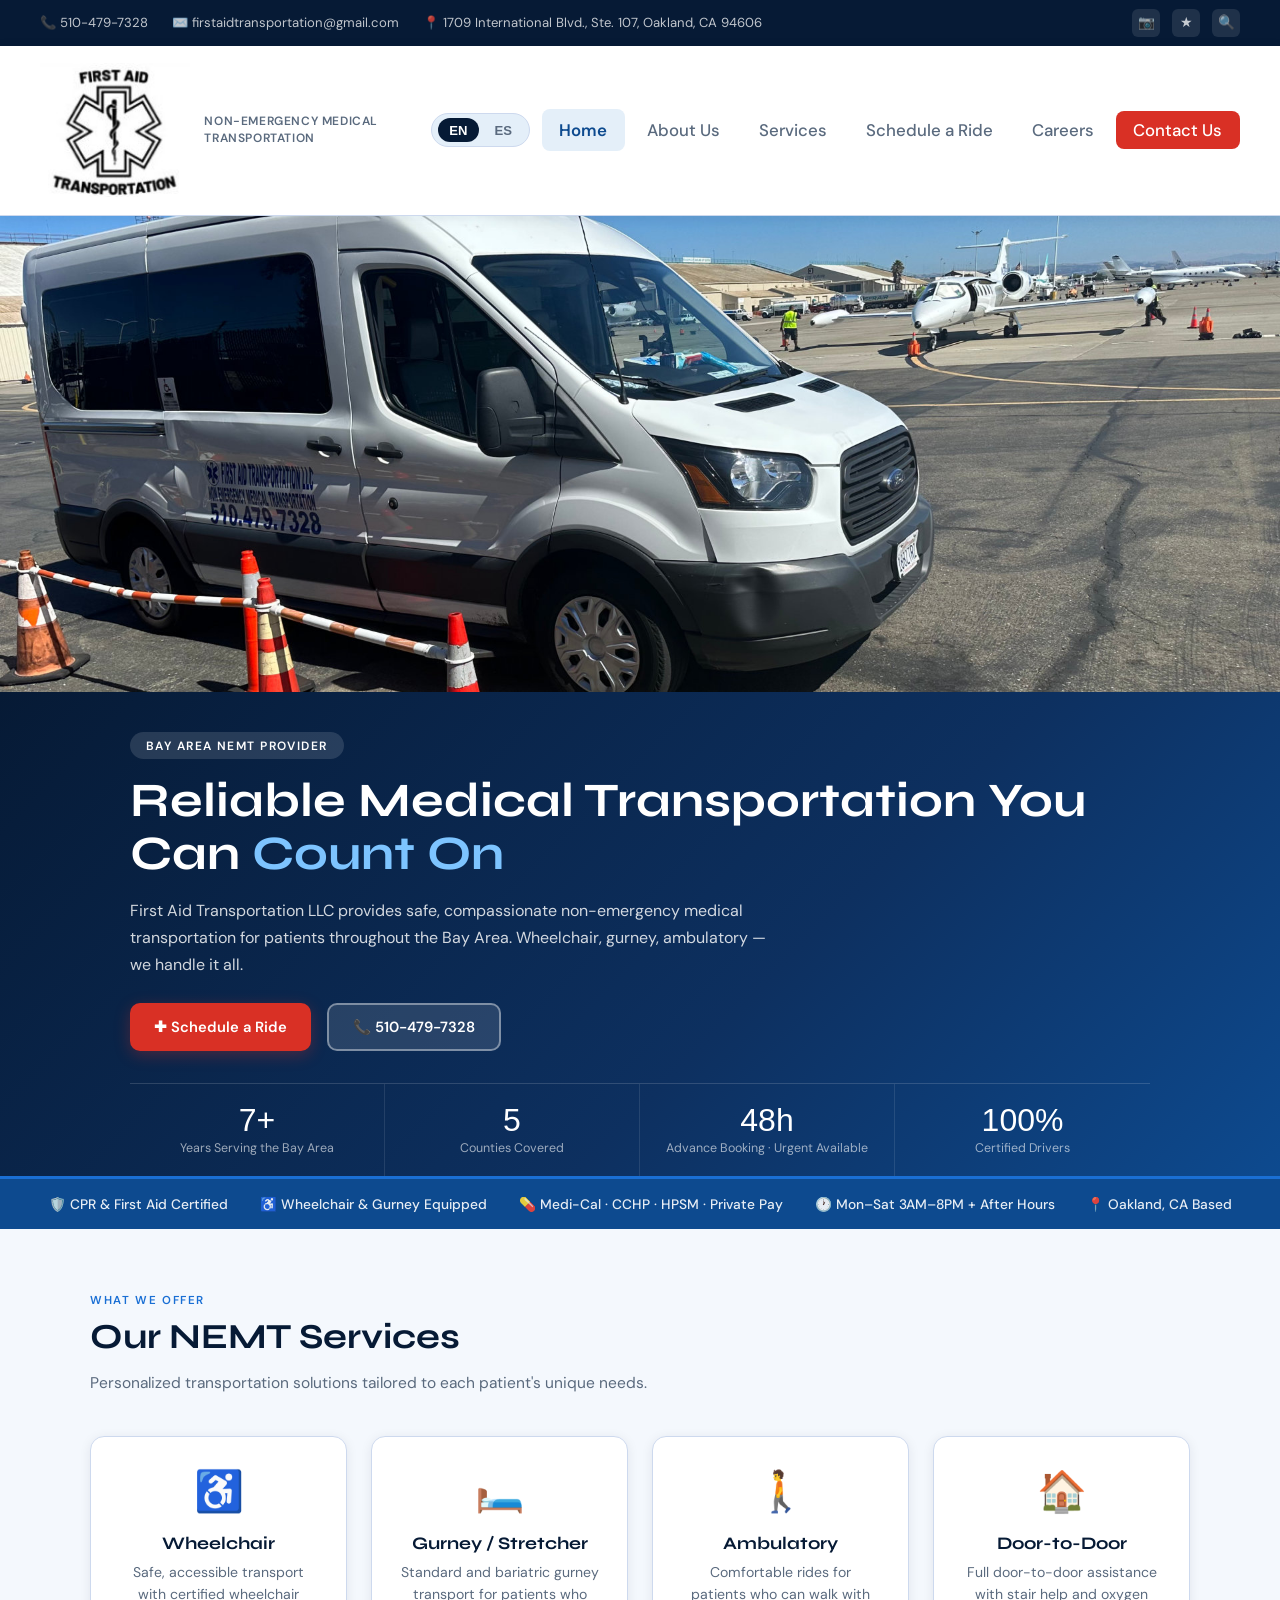
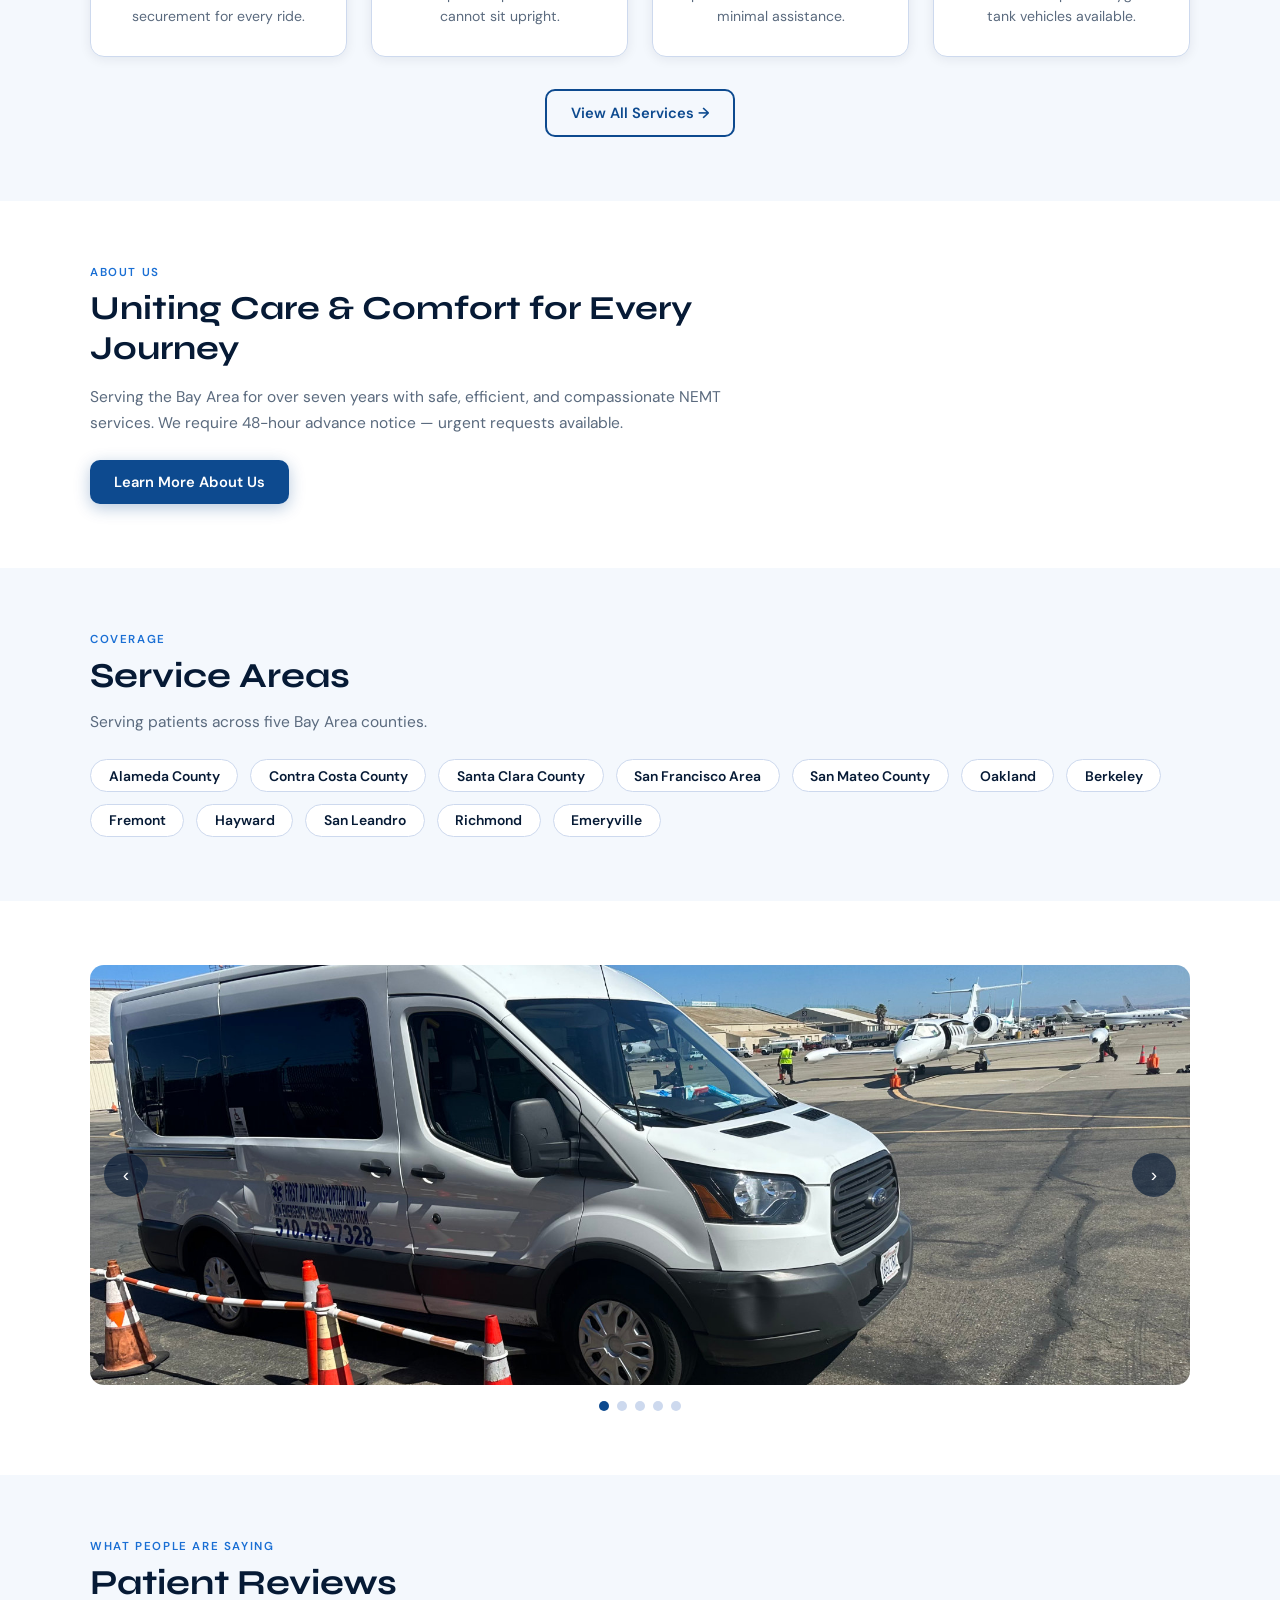
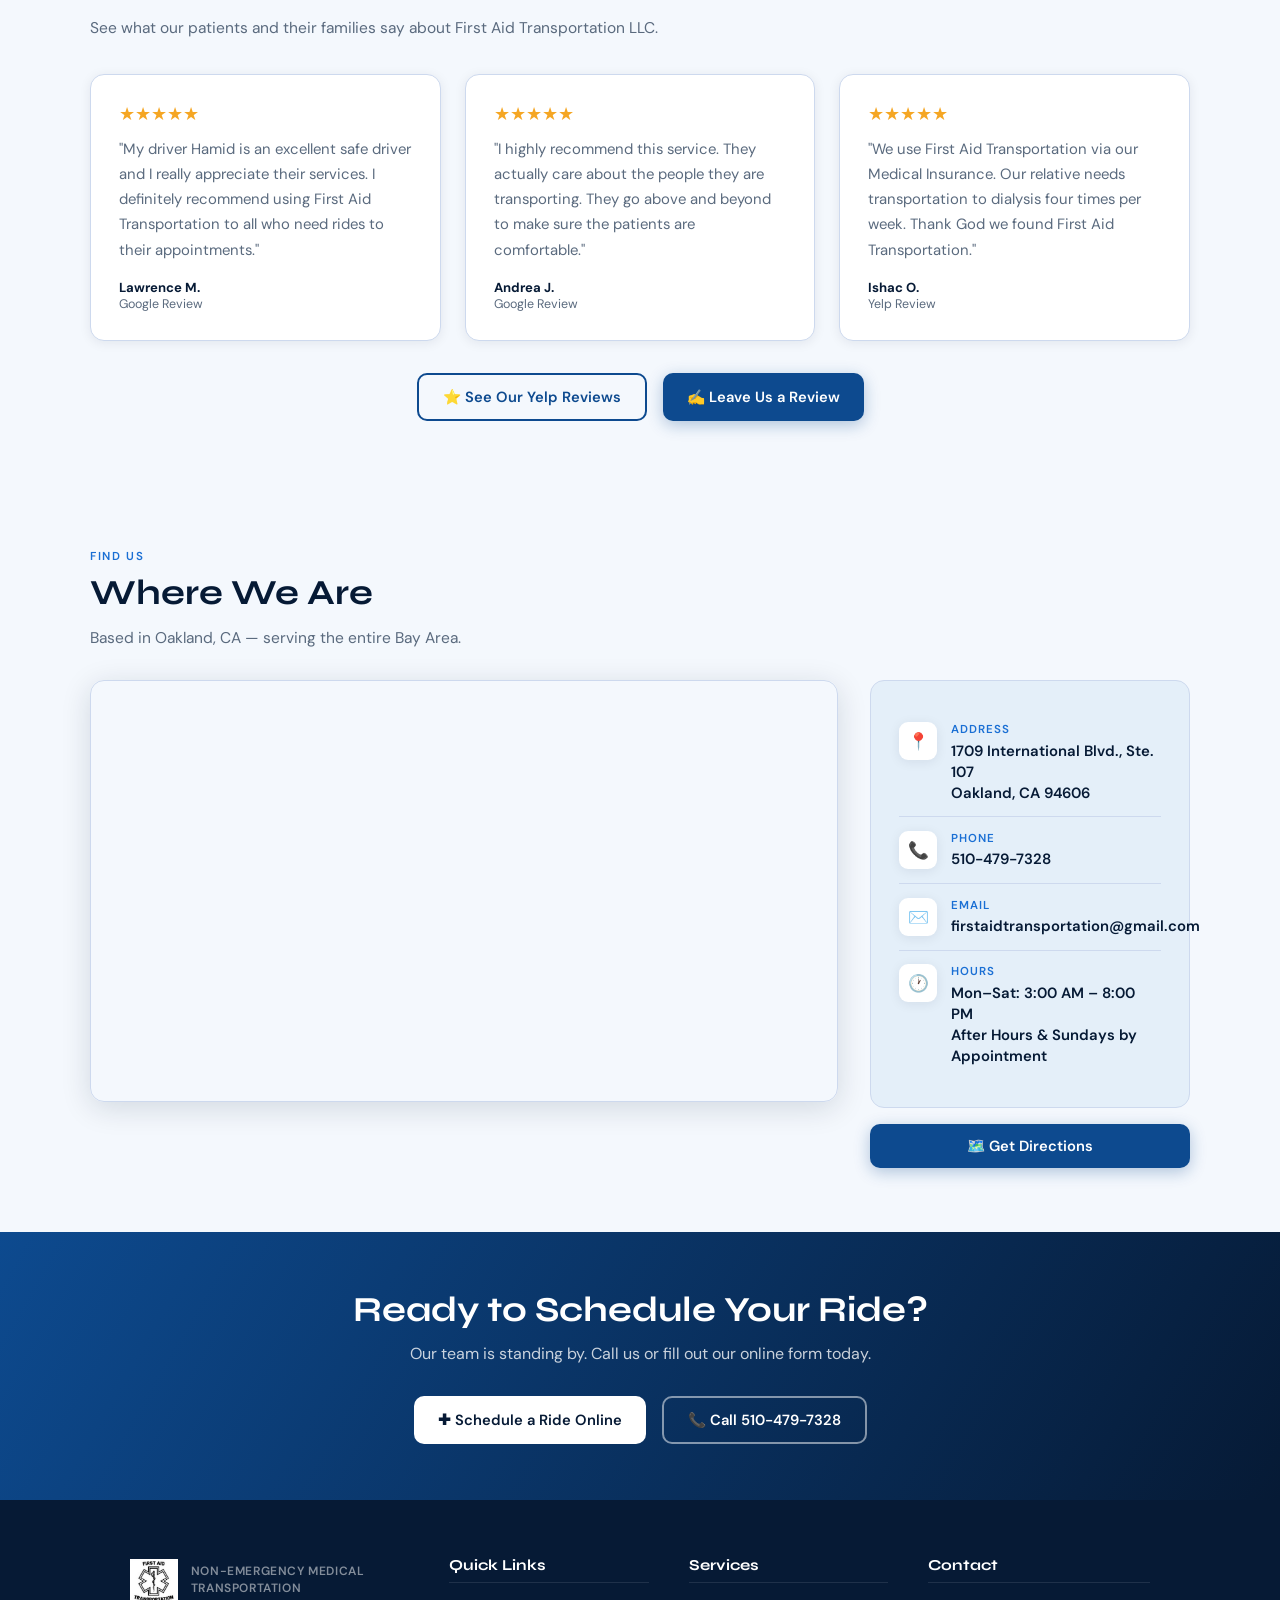
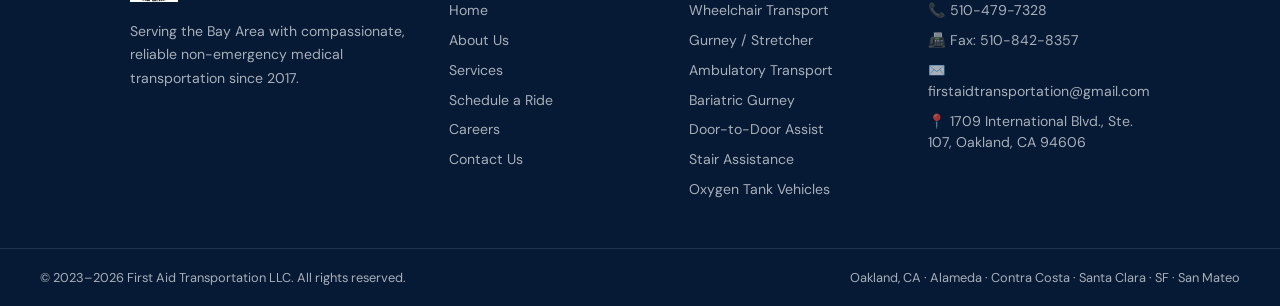
==== commit 2ab6ef06: "Add files via upload" ====
--- a/index.html
+++ b/index.html
@@ -248,7 +248,32 @@
 <div id="footer"></div>
 <script src="shared.js"></script>
 <script>
-  document.getElementById('hbg').addEventListener('click',function(){this.classList.toggle('open');document.getElementById('navLinks').classList.toggle('open');});
+  document.addEventListener('DOMContentLoaded',function(){
+    setTimeout(function(){
+      const hamburger=document.getElementById('hbg');
+      const navLinks=document.getElementById('navLinks');
+      if(hamburger && navLinks){
+        hamburger.addEventListener('click',function(e){
+          e.preventDefault();
+          e.stopPropagation();
+          hamburger.classList.toggle('open');
+          navLinks.classList.toggle('open');
+        });
+        document.addEventListener('click',function(e){
+          if(hamburger.classList.contains('open') && !hamburger.contains(e.target) && !navLinks.contains(e.target)){
+            hamburger.classList.remove('open');
+            navLinks.classList.remove('open');
+          }
+        });
+        navLinks.querySelectorAll('a').forEach(link=>{
+          link.addEventListener('click',function(){
+            hamburger.classList.remove('open');
+            navLinks.classList.remove('open');
+          });
+        });
+      }
+    }, 50);
+  });
 
   function setLang(lang){
     localStorage.setItem('lang',lang);
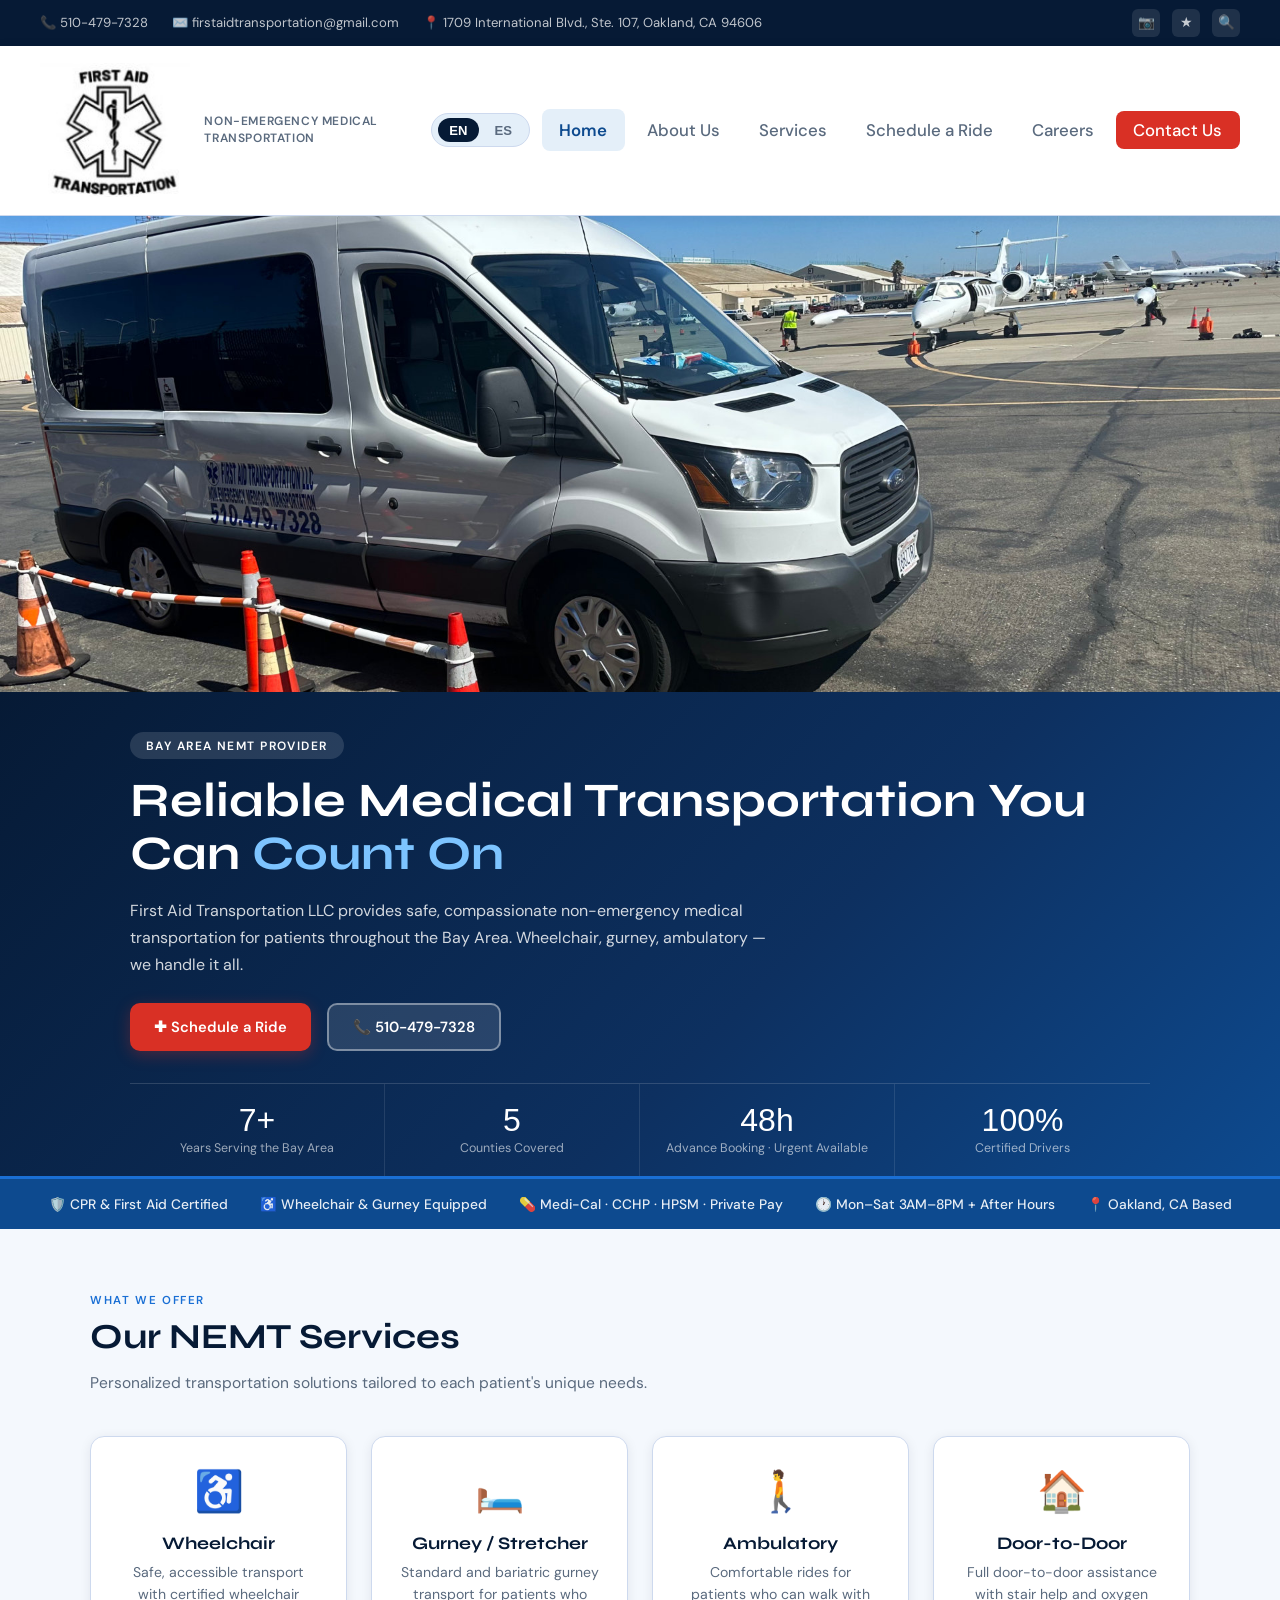
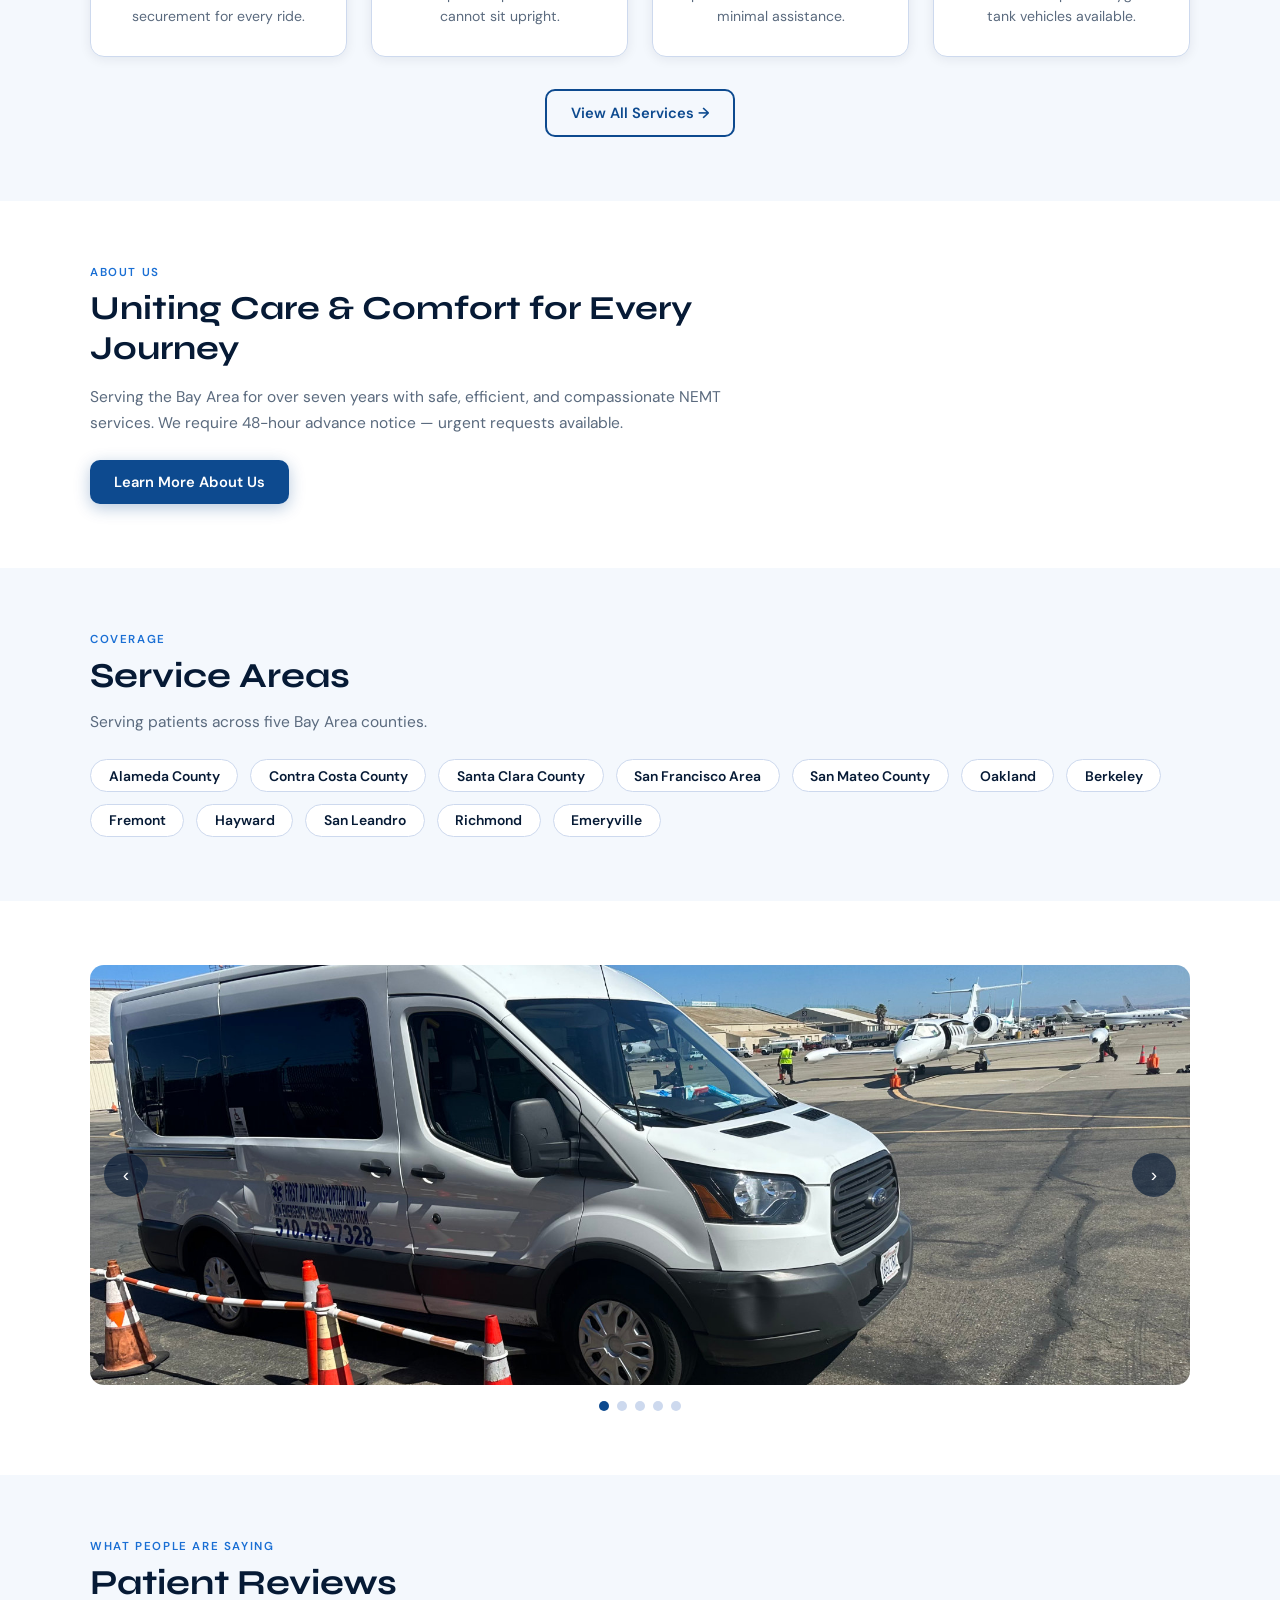
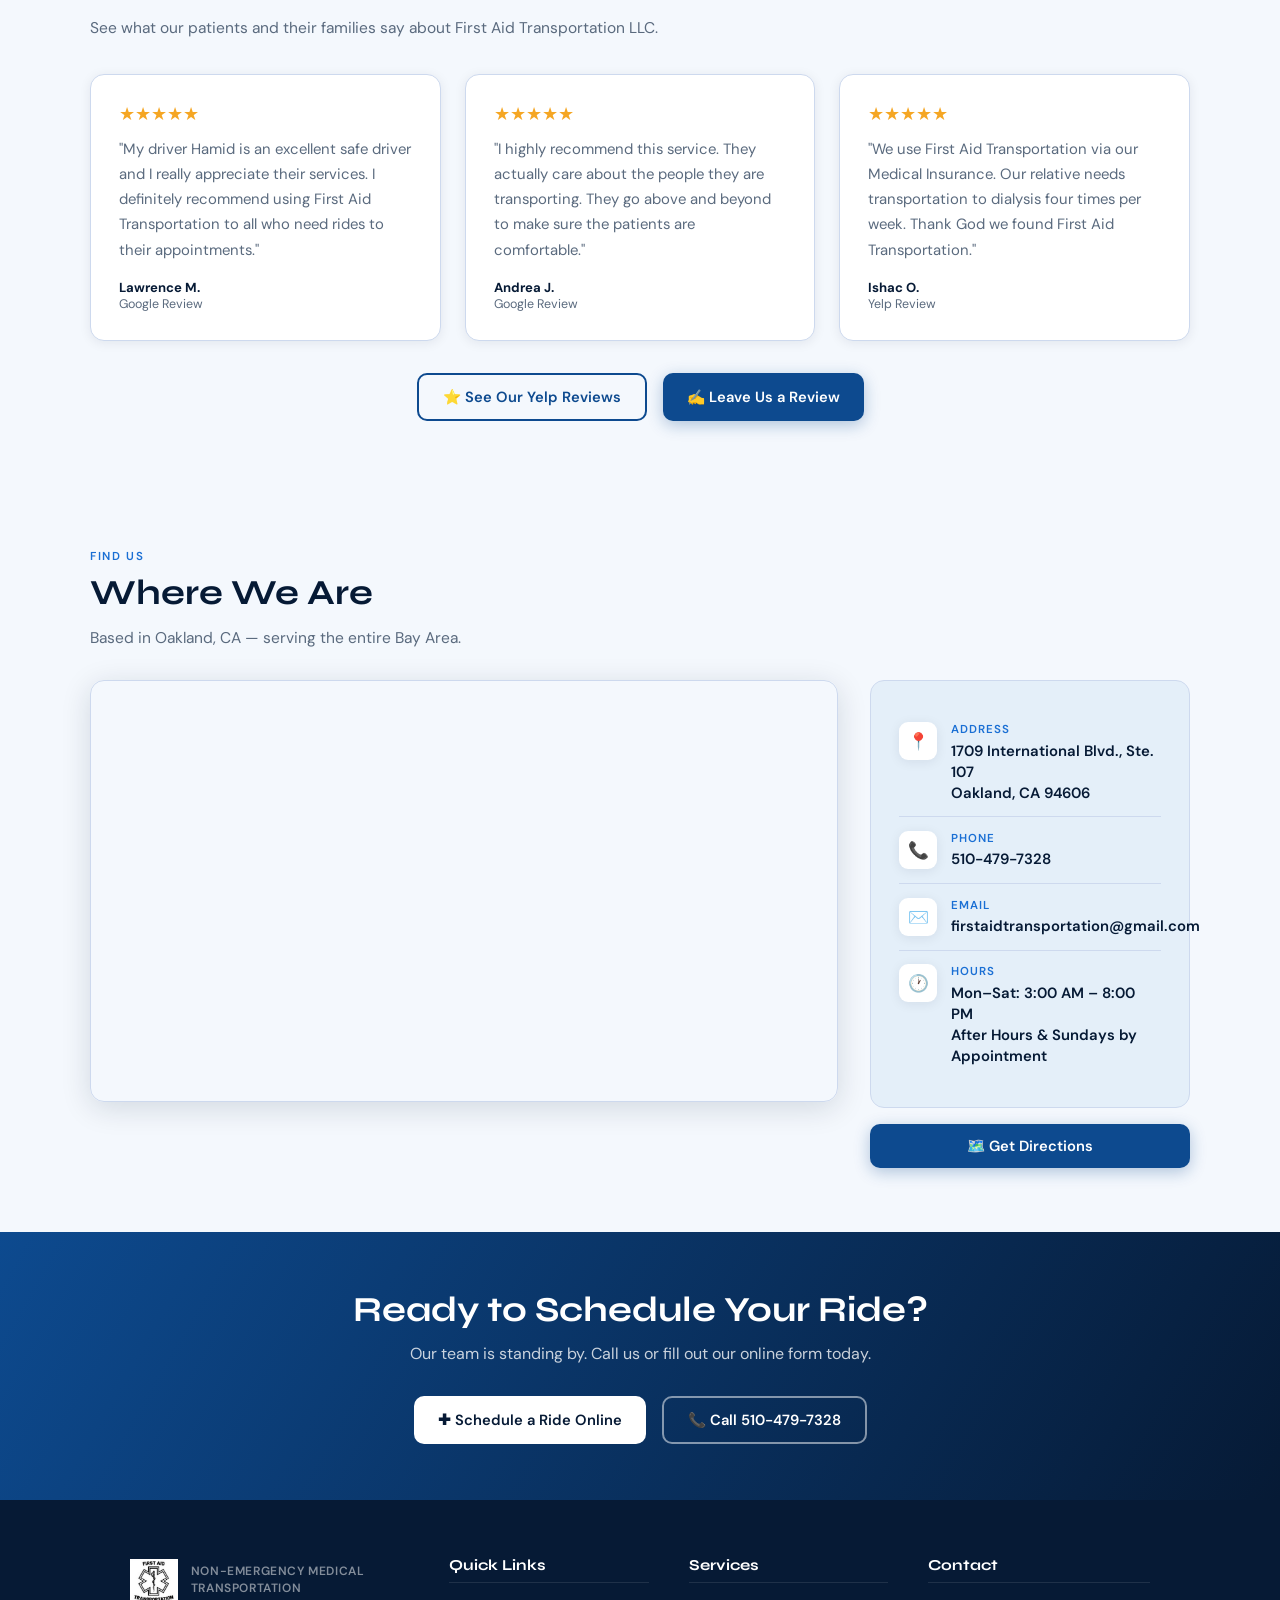
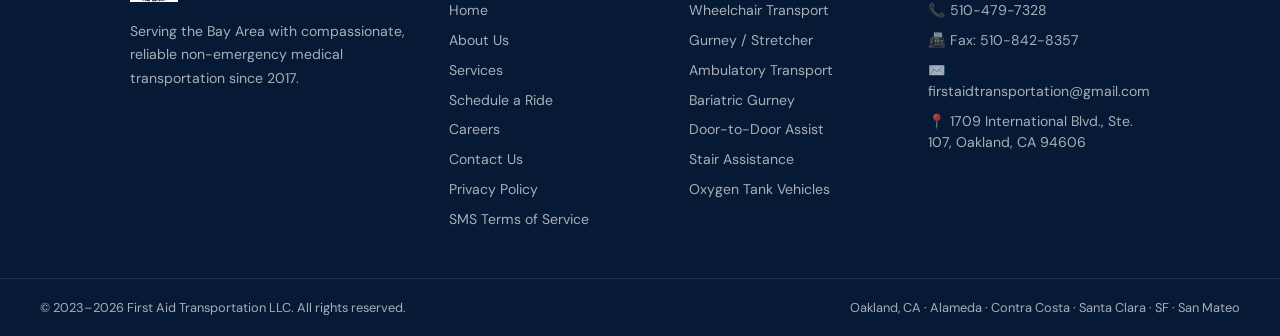
==== commit e1649a8d: "Add files via upload" ====
--- a/index.html
+++ b/index.html
@@ -4,7 +4,7 @@
   <meta charset="UTF-8"/>
   <meta name="viewport" content="width=device-width, initial-scale=1.0"/>
   <title>First Aid Transportation LLC | Bay Area NEMT Provider</title>
-  <link rel="stylesheet" href="style.css"/>
+  <link rel="stylesheet" href="/style.css"/>
   <style>
     nav { height: 170px !important; }
     .nav-logo img { width: 150px !important; height: 150px !important; }
@@ -53,8 +53,8 @@
 <body>
 <div id="topbar"></div>
 <nav>
-  <a href="index.html" class="nav-logo">
-    <img src="logo.png" alt="First Aid Transportation Logo" style="width:150px;height:150px;object-fit:contain;"/>
+  <a href="/" class="nav-logo">
+    <img src="/logo.png" alt="First Aid Transportation Logo" style="width:150px;height:150px;object-fit:contain;"/>
     <div class="logo-text"><small data-en="Non-Emergency Medical Transportation" data-es="Transporte Médico No de Emergencia">Non-Emergency Medical Transportation</small></div>
   </a>
   <div style="display:flex;align-items:center;margin-left:auto;margin-right:.75rem;">
@@ -65,17 +65,17 @@
   </div>
   <div class="hamburger" id="hbg"><span></span><span></span><span></span></div>
   <ul class="nav-links" id="navLinks">
-    <li><a href="index.html" class="active" data-en="Home" data-es="Inicio">Home</a></li>
-    <li><a href="about.html" data-en="About Us" data-es="Sobre Nosotros">About Us</a></li>
-    <li><a href="services.html" data-en="Services" data-es="Servicios">Services</a></li>
-    <li><a href="schedule.html" data-en="Schedule a Ride" data-es="Reservar un Viaje">Schedule a Ride</a></li>
-    <li><a href="careers.html" data-en="Careers" data-es="Empleos">Careers</a></li>
-    <li><a href="contact.html" class="nav-cta" data-en="Contact Us" data-es="Contáctenos">Contact Us</a></li>
+    <li><a href="/" class="active" data-en="Home" data-es="Inicio">Home</a></li>
+    <li><a href="/about/" data-en="About Us" data-es="Sobre Nosotros">About Us</a></li>
+    <li><a href="/services/" data-en="Services" data-es="Servicios">Services</a></li>
+    <li><a href="/schedule/" data-en="Schedule a Ride" data-es="Reservar un Viaje">Schedule a Ride</a></li>
+    <li><a href="/careers/" data-en="Careers" data-es="Empleos">Careers</a></li>
+    <li><a href="/contact/" class="nav-cta" data-en="Contact Us" data-es="Contáctenos">Contact Us</a></li>
   </ul>
 </nav>
 
 <section class="home-hero">
-  <img src="banner1.jpg" alt="First Aid Transportation van"/>
+  <img src="/banner1.jpg" alt="First Aid Transportation van"/>
 </section>
 
 <div class="stats-bar">
@@ -84,7 +84,7 @@
     <h1 class="hero-headline"><span data-en="Reliable Medical Transportation You Can" data-es="Transporte Médico Confiable en el que Puede">Reliable Medical Transportation You Can</span> <em data-en="Count On" data-es="Confiar">Count On</em></h1>
     <p class="hero-p" data-en="First Aid Transportation LLC provides safe, compassionate non-emergency medical transportation for patients throughout the Bay Area. Wheelchair, gurney, ambulatory — we handle it all." data-es="First Aid Transportation LLC ofrece transporte médico no de emergencia seguro y compasivo para pacientes en toda el Área de la Bahía. Silla de ruedas, camilla, ambulatorio — lo manejamos todo.">First Aid Transportation LLC provides safe, compassionate non-emergency medical transportation for patients throughout the Bay Area. Wheelchair, gurney, ambulatory — we handle it all.</p>
     <div class="hero-btns">
-      <a href="schedule.html" class="btn btn-danger" data-en="✚ Schedule a Ride" data-es="✚ Reservar un Viaje">✚ Schedule a Ride</a>
+      <a href="/schedule/" class="btn btn-danger" data-en="✚ Schedule a Ride" data-es="✚ Reservar un Viaje">✚ Schedule a Ride</a>
       <a href="tel:5104797328" class="btn" style="background:rgba(255,255,255,.12);color:#fff;border:2px solid rgba(255,255,255,.4);">📞 510-479-7328</a>
     </div>
     <div class="stats-row">
@@ -115,7 +115,7 @@
       <div class="card svc-card fade-up delay-2"><div class="svc-icon">🚶</div><h3 data-en="Ambulatory" data-es="Ambulatorio">Ambulatory</h3><p data-en="Comfortable rides for patients who can walk with minimal assistance." data-es="Viajes cómodos para pacientes que pueden caminar con mínima asistencia.">Comfortable rides for patients who can walk with minimal assistance.</p></div>
       <div class="card svc-card fade-up delay-3"><div class="svc-icon">🏠</div><h3 data-en="Door-to-Door" data-es="Puerta a Puerta">Door-to-Door</h3><p data-en="Full door-to-door assistance with stair help and oxygen tank vehicles available." data-es="Asistencia completa de puerta a puerta con ayuda en escaleras y vehículos con tanques de oxígeno.">Full door-to-door assistance with stair help and oxygen tank vehicles available.</p></div>
     </div>
-    <div style="text-align:center;margin-top:2rem;"><a href="services.html" class="btn btn-outline" data-en="View All Services →" data-es="Ver Todos los Servicios →">View All Services →</a></div>
+    <div style="text-align:center;margin-top:2rem;"><a href="/services/" class="btn btn-outline" data-en="View All Services →" data-es="Ver Todos los Servicios →">View All Services →</a></div>
   </div>
 </section>
 
@@ -125,7 +125,7 @@
       <p class="section-tag" data-en="About Us" data-es="Sobre Nosotros">About Us</p>
       <h2 style="font-family:var(--font-head);font-size:clamp(1.5rem,3vw,2.1rem);margin-bottom:1rem;" data-en="Uniting Care &amp; Comfort for Every Journey" data-es="Uniendo Cuidado y Comodidad en Cada Viaje">Uniting Care &amp; Comfort for Every Journey</h2>
       <p style="color:var(--gray);line-height:1.7;margin-bottom:1rem;font-size:.97rem;" data-en="Serving the Bay Area for over seven years with safe, efficient, and compassionate NEMT services. We require 48-hour advance notice — urgent requests available." data-es="Sirviendo al Área de la Bahía por más de siete años con servicios NEMT seguros, eficientes y compasivos. Requerimos aviso de 48 horas — solicitudes urgentes disponibles.">Serving the Bay Area for over seven years with safe, efficient, and compassionate NEMT services. We require 48-hour advance notice — urgent requests available.</p>
-      <div style="margin-top:1.5rem;"><a href="about.html" class="btn btn-primary" data-en="Learn More About Us" data-es="Conócenos Más">Learn More About Us</a></div>
+      <div style="margin-top:1.5rem;"><a href="/about/" class="btn btn-primary" data-en="Learn More About Us" data-es="Conócenos Más">Learn More About Us</a></div>
     </div>
   </div>
 </section>
@@ -136,9 +136,9 @@
     <h2 class="section-title" data-en="Service Areas" data-es="Áreas de Servicio">Service Areas</h2>
     <p class="section-sub" data-en="Serving patients across five Bay Area counties." data-es="Atendiendo pacientes en cinco condados del Área de la Bahía.">Serving patients across five Bay Area counties.</p>
     <div style="display:flex;flex-wrap:wrap;gap:.75rem;margin-top:1.5rem;">
-      <span class="area-chip">Alameda County</span><span class="area-chip">Contra Costa County</span>
-      <span class="area-chip">Santa Clara County</span><span class="area-chip">San Francisco Area</span>
-      <span class="area-chip">San Mateo County</span><span class="area-chip">Oakland</span>
+      <span class="area-chip" data-en="Alameda County" data-es="Condado de Alameda">Alameda County</span><span class="area-chip" data-en="Contra Costa County" data-es="Condado de Contra Costa">Contra Costa County</span>
+      <span class="area-chip" data-en="Santa Clara County" data-es="Condado de Santa Clara">Santa Clara County</span><span class="area-chip" data-en="San Francisco Area" data-es="Área de San Francisco">San Francisco Area</span>
+      <span class="area-chip" data-en="San Mateo County" data-es="Condado de San Mateo">San Mateo County</span><span class="area-chip">Oakland</span>
       <span class="area-chip">Berkeley</span><span class="area-chip">Fremont</span>
       <span class="area-chip">Hayward</span><span class="area-chip">San Leandro</span>
       <span class="area-chip">Richmond</span><span class="area-chip">Emeryville</span>
@@ -150,12 +150,12 @@
   <div class="container">
     <div class="carousel-wrap">
       <div class="carousel-track" id="carouselTrack">
-        <img src="banner1.jpg" alt="First Aid Transportation van at airport"/>
-        <img src="van1.jpg" alt="First Aid Transportation van"/>
-        <img src="van2.jpg" alt="First Aid Transportation van at facility"/>
-        <img src="van3.jpg" alt="Wheelchair lift equipped van"/>
-        <img src="van4.jpg" alt="First Aid Transportation van rear"/>
-        <img src="banner1.jpg" alt="First Aid Transportation van at airport"/>
+        <img src="/banner1.jpg" alt="First Aid Transportation van at airport"/>
+        <img src="/van1.jpg" alt="First Aid Transportation van"/>
+        <img src="/van2.jpg" alt="First Aid Transportation van at facility"/>
+        <img src="/van3.jpg" alt="Wheelchair lift equipped van"/>
+        <img src="/van4.jpg" alt="First Aid Transportation van rear"/>
+        <img src="/banner1.jpg" alt="First Aid Transportation van at airport"/>
       </div>
       <button class="carousel-btn prev" id="prevBtn">&#8249;</button>
       <button class="carousel-btn next" id="nextBtn">&#8250;</button>
@@ -240,40 +240,35 @@
   <h2 data-en="Ready to Schedule Your Ride?" data-es="¿Listo para Reservar su Viaje?">Ready to Schedule Your Ride?</h2>
   <p data-en="Our team is standing by. Call us or fill out our online form today." data-es="Nuestro equipo está disponible. Llámenos o complete nuestro formulario en línea hoy.">Our team is standing by. Call us or fill out our online form today.</p>
   <div class="cta-btns">
-    <a href="schedule.html" class="btn btn-white" data-en="✚ Schedule a Ride Online" data-es="✚ Reservar un Viaje en Línea">✚ Schedule a Ride Online</a>
+    <a href="/schedule/" class="btn btn-white" data-en="✚ Schedule a Ride Online" data-es="✚ Reservar un Viaje en Línea">✚ Schedule a Ride Online</a>
     <a href="tel:5104797328" class="btn btn-out-w">📞 Call 510-479-7328</a>
   </div>
 </section>
 
 <div id="footer"></div>
-<script src="shared.js"></script>
+<script src="/shared.js"></script>
 <script>
-  document.addEventListener('DOMContentLoaded',function(){
-    setTimeout(function(){
-      const hamburger=document.getElementById('hbg');
-      const navLinks=document.getElementById('navLinks');
-      if(hamburger && navLinks){
-        hamburger.addEventListener('click',function(e){
-          e.preventDefault();
-          e.stopPropagation();
-          hamburger.classList.toggle('open');
-          navLinks.classList.toggle('open');
-        });
-        document.addEventListener('click',function(e){
-          if(hamburger.classList.contains('open') && !hamburger.contains(e.target) && !navLinks.contains(e.target)){
-            hamburger.classList.remove('open');
-            navLinks.classList.remove('open');
-          }
-        });
-        navLinks.querySelectorAll('a').forEach(link=>{
-          link.addEventListener('click',function(){
-            hamburger.classList.remove('open');
-            navLinks.classList.remove('open');
-          });
-        });
+  const hamburger=document.getElementById('hbg');
+  const navLinks=document.getElementById('navLinks');
+  if(hamburger && navLinks){
+    hamburger.onclick=function(e){
+      e.stopPropagation();
+      hamburger.classList.toggle('open');
+      navLinks.classList.toggle('open');
+    };
+    navLinks.querySelectorAll('a').forEach(link=>{
+      link.onclick=function(){
+        hamburger.classList.remove('open');
+        navLinks.classList.remove('open');
+      };
+    });
+    document.onclick=function(e){
+      if(hamburger.classList.contains('open') && e.target!==hamburger && !hamburger.contains(e.target) && !navLinks.contains(e.target)){
+        hamburger.classList.remove('open');
+        navLinks.classList.remove('open');
       }
-    }, 50);
-  });
+    };
+  }
 
   function setLang(lang){
     localStorage.setItem('lang',lang);
@@ -281,6 +276,10 @@
     document.querySelectorAll('[data-en]').forEach(el=>{
       const val=el.getAttribute('data-'+lang);
       if(val!==null) el.innerHTML=val;
+    });
+    document.querySelectorAll('[data-ph-en]').forEach(el=>{
+      const val=el.getAttribute('data-ph-'+lang);
+      if(val!==null) el.placeholder=val;
     });
     const btnEN=document.getElementById('btnEN');
     const btnES=document.getElementById('btnES');
--- a/style.css
+++ b/style.css
@@ -67,7 +67,7 @@
 .nav-cta { background: var(--red) !important; color: #fff !important; padding: .5rem 1.1rem !important; border-radius: 8px !important; }
 .nav-cta:hover { background: #b3261e !important; color: #fff !important; }
 
-.hamburger { display: none; flex-direction: column; gap: 5px; cursor: pointer; padding: 8px; }
+.hamburger { display: none; flex-direction: column; justify-content: center; gap: 5px; cursor: pointer; padding: 12px; min-width: 48px; min-height: 48px; -webkit-tap-highlight-color: transparent; }
 .hamburger span { width: 24px; height: 2px; background: var(--navy); border-radius: 2px; transition: all .3s; }
 .hamburger.open span:nth-child(1) { transform: translateY(7px) rotate(45deg); }
 .hamburger.open span:nth-child(2) { opacity: 0; }
@@ -76,9 +76,12 @@
 @media (max-width: 900px) {
   .topbar { display: none; }
   .hamburger { display: flex; }
-  .nav-links { display: none; position: absolute; top: 160px; left: 0; right: 0; background: var(--white); flex-direction: column; padding: 1rem 1.5rem 1.5rem; border-bottom: 1px solid var(--border); box-shadow: var(--shadow-md); gap: .25rem; }
+  .nav-links { display: none; position: absolute; top: 100%; left: 0; right: 0; background: var(--white); flex-direction: column; padding: .5rem .75rem 1rem; border-bottom: 1px solid var(--border); box-shadow: var(--shadow-md); gap: .25rem; max-height: calc(100vh - 100%); overflow-y: auto; }
   .nav-links.open { display: flex; }
-  .nav-links a { padding: .75rem 1rem; border-radius: 8px; }
+  .nav-links li { width: 100%; }
+  .nav-links a { display: flex; align-items: center; width: 100%; min-height: 54px; padding: .95rem 1.1rem; border-radius: 10px; font-size: 1.05rem; font-weight: 600; border-bottom: 1px solid var(--border); }
+  .nav-links li:last-child a { border-bottom: none; }
+  .nav-links a.nav-cta { justify-content: center; margin-top: .5rem; border-bottom: none; }
 }
 
 /* ── PAGE HERO ── */
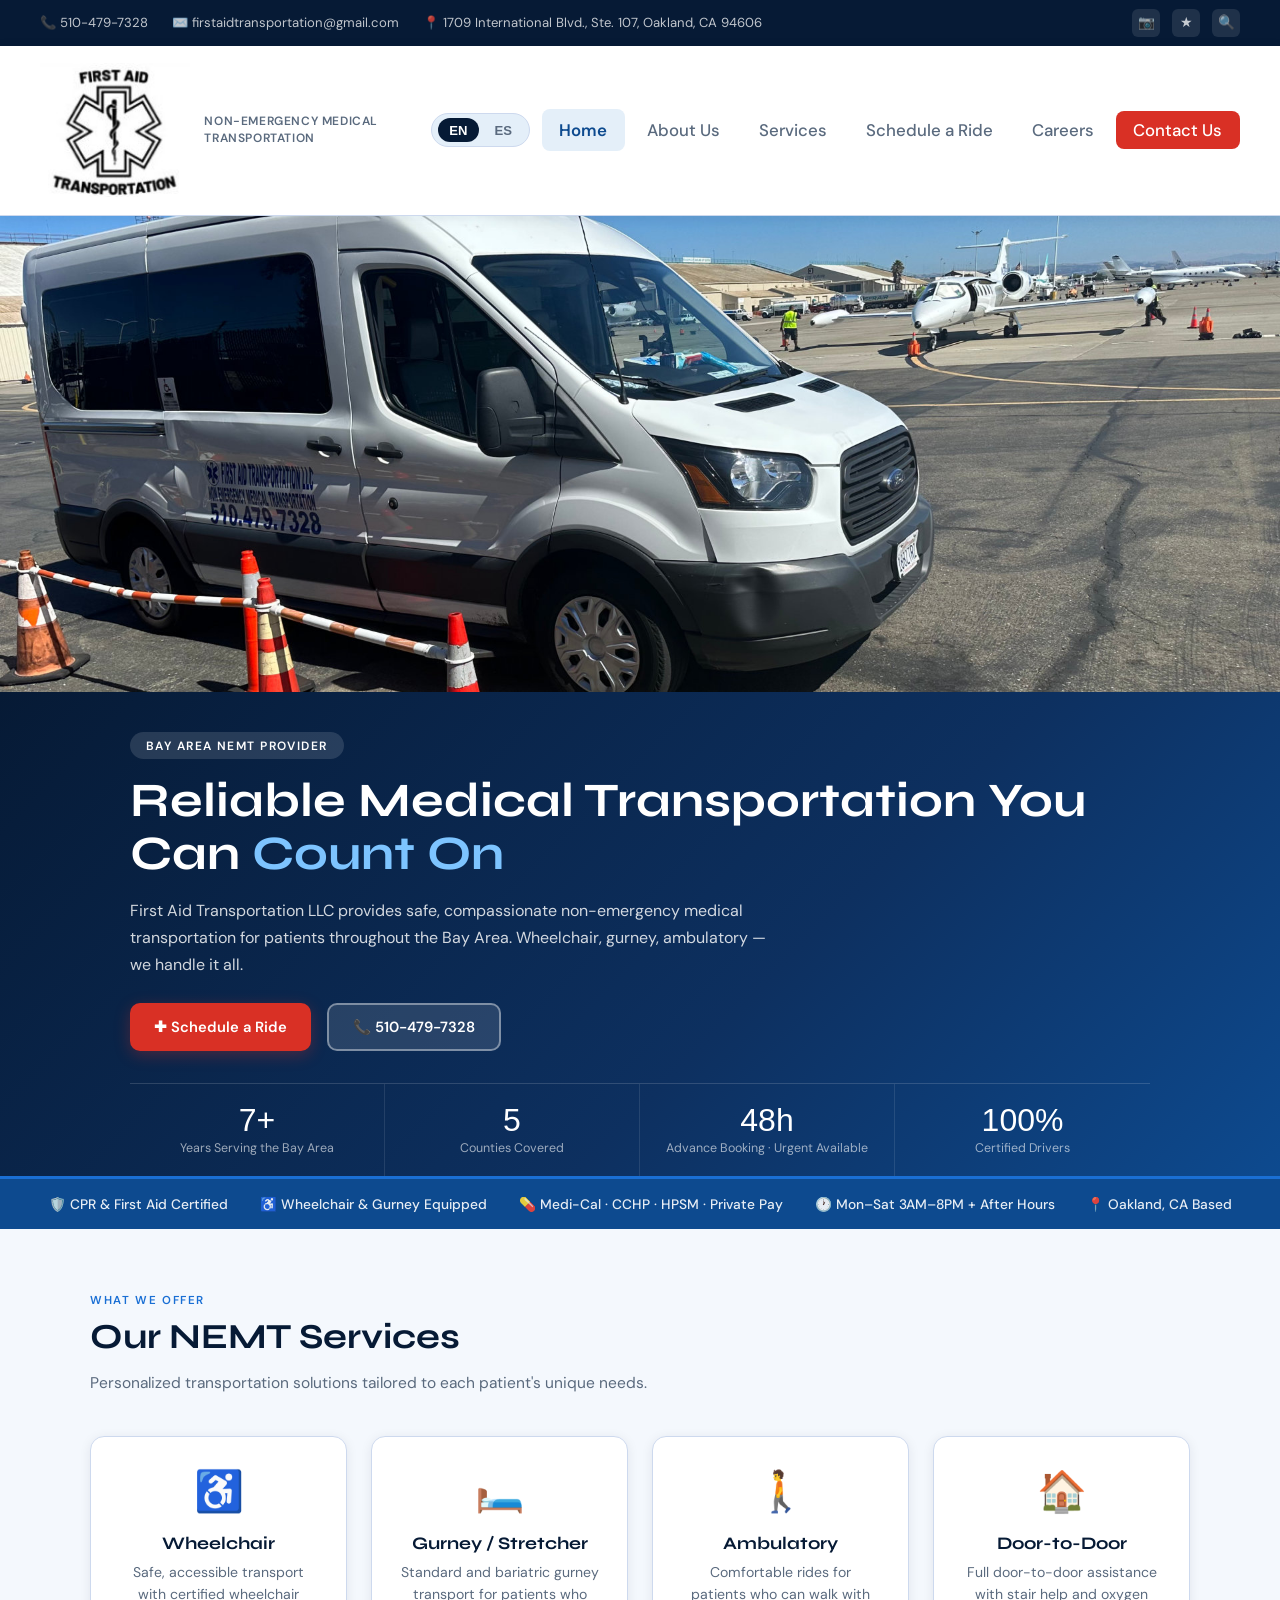
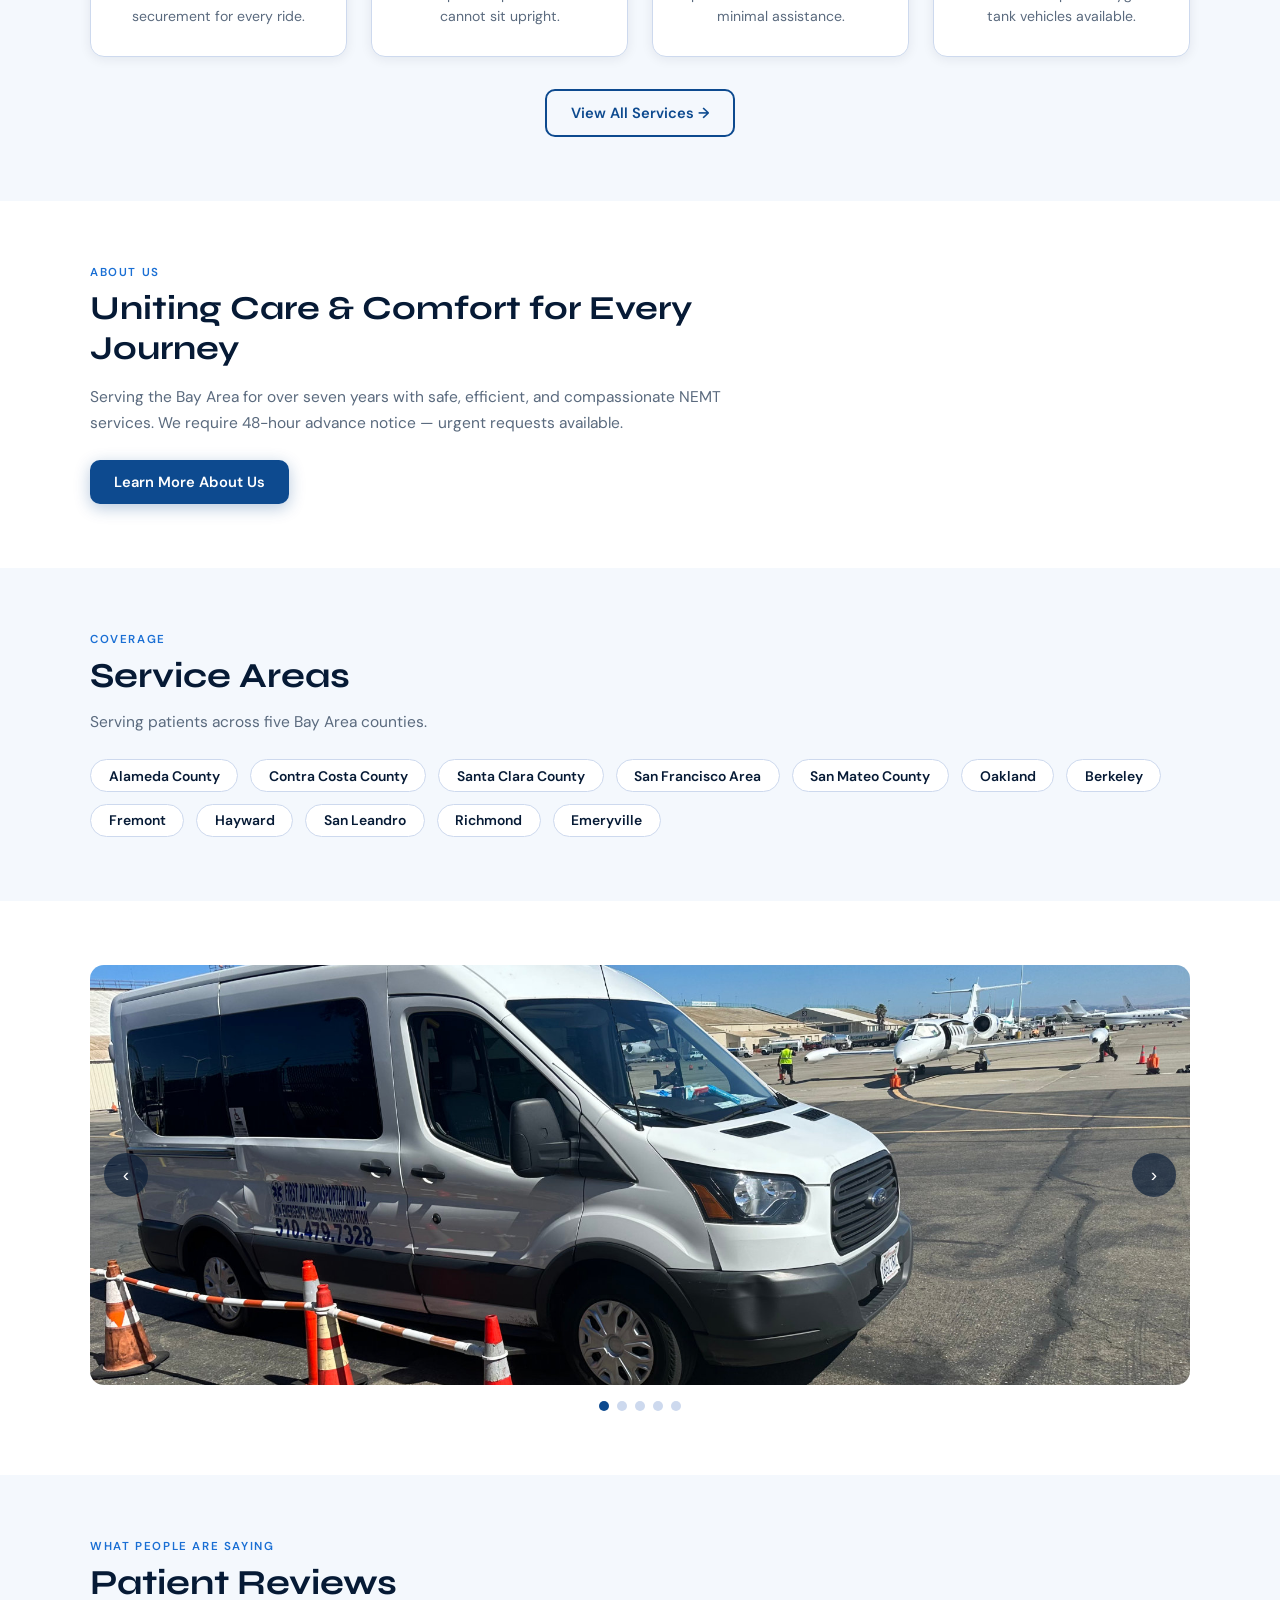
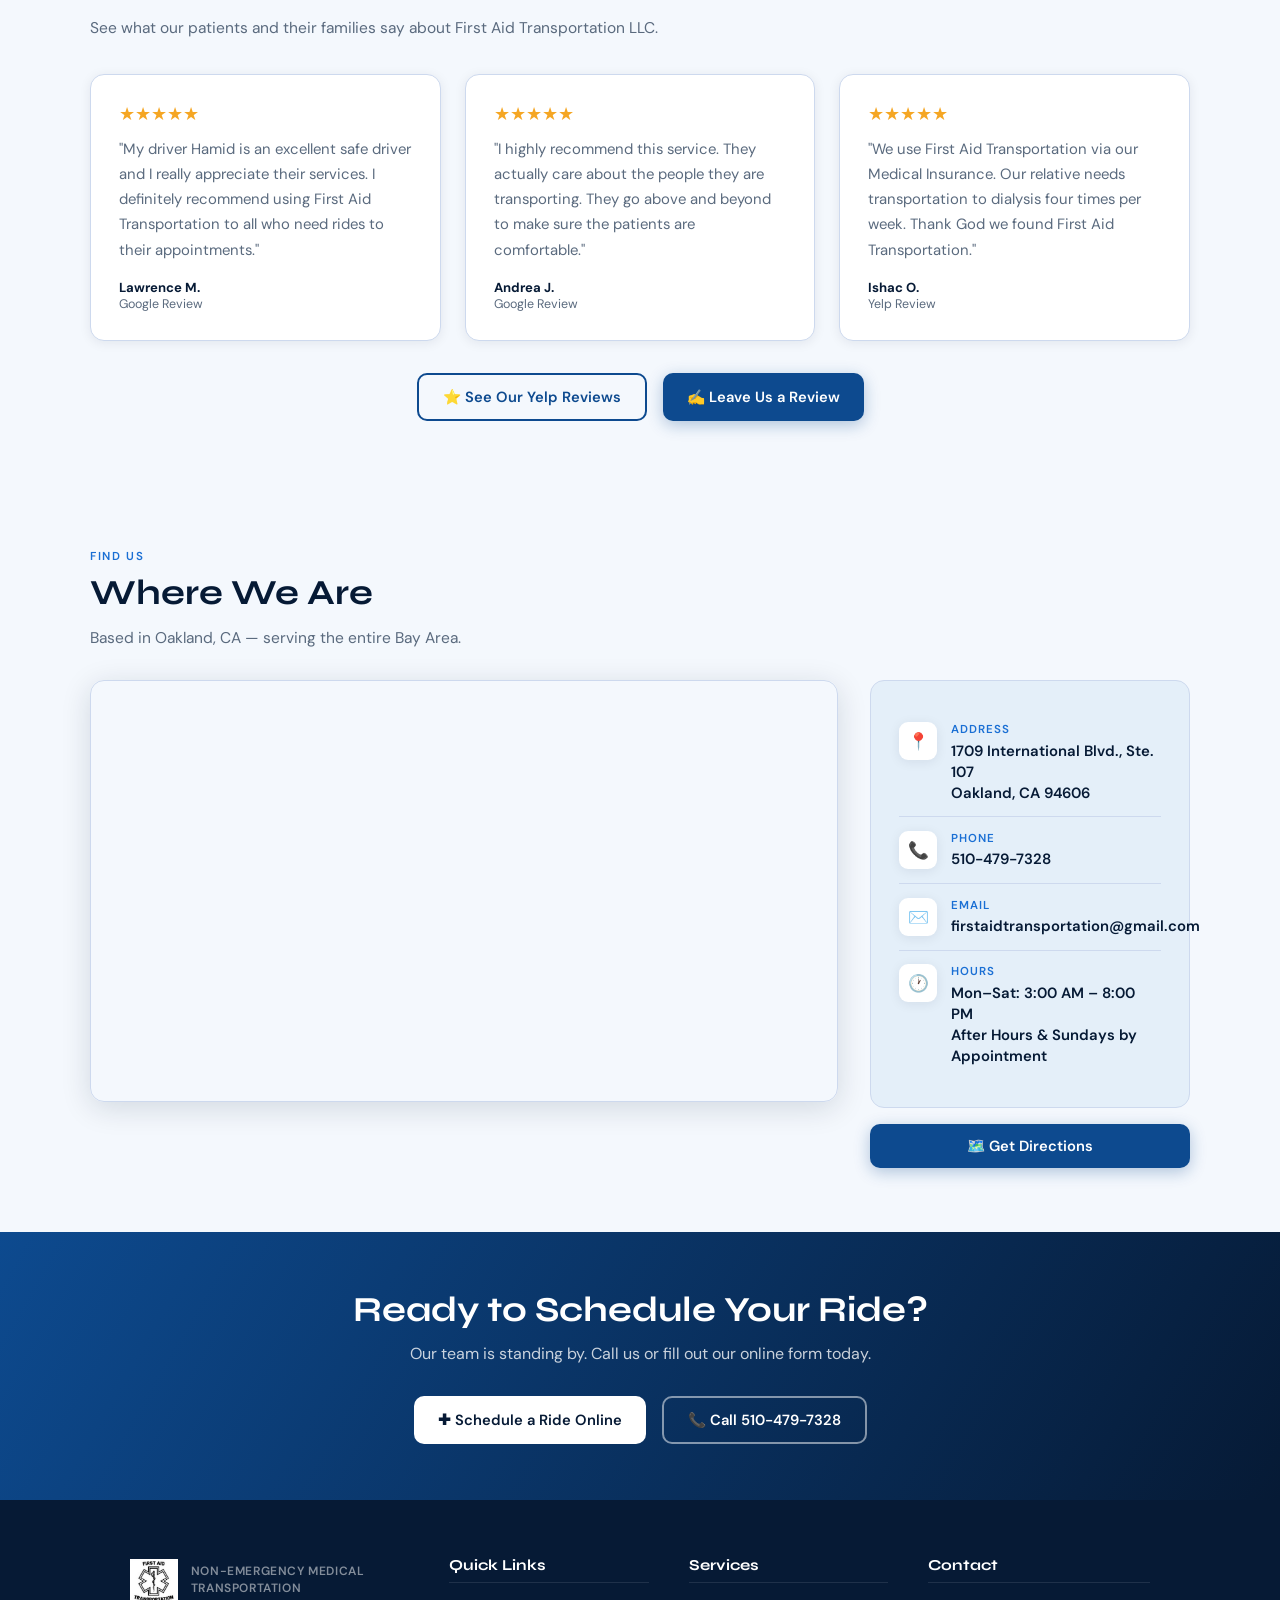
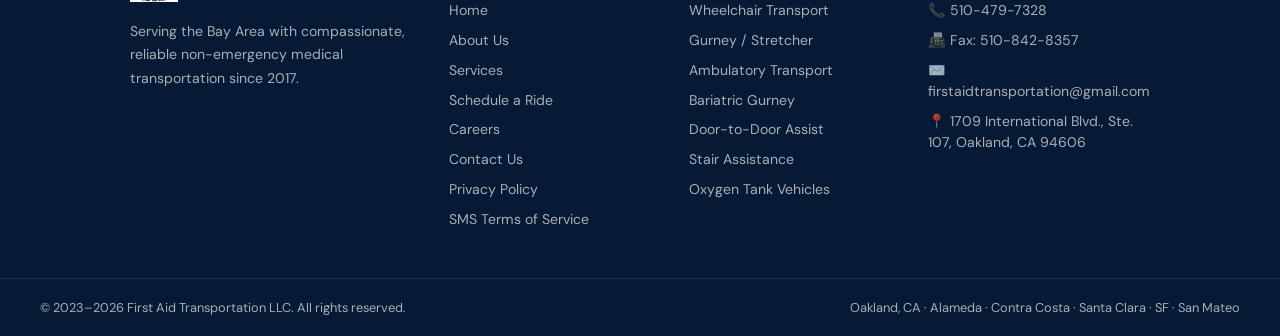
==== commit 92526a14: "Add files via upload" ====
--- a/index.html
+++ b/index.html
@@ -4,7 +4,7 @@
   <meta charset="UTF-8"/>
   <meta name="viewport" content="width=device-width, initial-scale=1.0"/>
   <title>First Aid Transportation LLC | Bay Area NEMT Provider</title>
-  <link rel="stylesheet" href="/style.css"/>
+  <link rel="stylesheet" href="style.css"/>
   <style>
     nav { height: 170px !important; }
     .nav-logo img { width: 150px !important; height: 150px !important; }
@@ -53,8 +53,8 @@
 <body>
 <div id="topbar"></div>
 <nav>
-  <a href="/" class="nav-logo">
-    <img src="/logo.png" alt="First Aid Transportation Logo" style="width:150px;height:150px;object-fit:contain;"/>
+  <a href="index.html" class="nav-logo">
+    <img src="logo.png" alt="First Aid Transportation Logo" style="width:150px;height:150px;object-fit:contain;"/>
     <div class="logo-text"><small data-en="Non-Emergency Medical Transportation" data-es="Transporte Médico No de Emergencia">Non-Emergency Medical Transportation</small></div>
   </a>
   <div style="display:flex;align-items:center;margin-left:auto;margin-right:.75rem;">
@@ -65,17 +65,17 @@
   </div>
   <div class="hamburger" id="hbg"><span></span><span></span><span></span></div>
   <ul class="nav-links" id="navLinks">
-    <li><a href="/" class="active" data-en="Home" data-es="Inicio">Home</a></li>
-    <li><a href="/about/" data-en="About Us" data-es="Sobre Nosotros">About Us</a></li>
-    <li><a href="/services/" data-en="Services" data-es="Servicios">Services</a></li>
-    <li><a href="/schedule/" data-en="Schedule a Ride" data-es="Reservar un Viaje">Schedule a Ride</a></li>
-    <li><a href="/careers/" data-en="Careers" data-es="Empleos">Careers</a></li>
-    <li><a href="/contact/" class="nav-cta" data-en="Contact Us" data-es="Contáctenos">Contact Us</a></li>
+    <li><a href="index.html" class="active" data-en="Home" data-es="Inicio">Home</a></li>
+    <li><a href="about.html" data-en="About Us" data-es="Sobre Nosotros">About Us</a></li>
+    <li><a href="services.html" data-en="Services" data-es="Servicios">Services</a></li>
+    <li><a href="schedule.html" data-en="Schedule a Ride" data-es="Reservar un Viaje">Schedule a Ride</a></li>
+    <li><a href="careers.html" data-en="Careers" data-es="Empleos">Careers</a></li>
+    <li><a href="contact.html" class="nav-cta" data-en="Contact Us" data-es="Contáctenos">Contact Us</a></li>
   </ul>
 </nav>
 
 <section class="home-hero">
-  <img src="/banner1.jpg" alt="First Aid Transportation van"/>
+  <img src="banner1.jpg" alt="First Aid Transportation van"/>
 </section>
 
 <div class="stats-bar">
@@ -84,7 +84,7 @@
     <h1 class="hero-headline"><span data-en="Reliable Medical Transportation You Can" data-es="Transporte Médico Confiable en el que Puede">Reliable Medical Transportation You Can</span> <em data-en="Count On" data-es="Confiar">Count On</em></h1>
     <p class="hero-p" data-en="First Aid Transportation LLC provides safe, compassionate non-emergency medical transportation for patients throughout the Bay Area. Wheelchair, gurney, ambulatory — we handle it all." data-es="First Aid Transportation LLC ofrece transporte médico no de emergencia seguro y compasivo para pacientes en toda el Área de la Bahía. Silla de ruedas, camilla, ambulatorio — lo manejamos todo.">First Aid Transportation LLC provides safe, compassionate non-emergency medical transportation for patients throughout the Bay Area. Wheelchair, gurney, ambulatory — we handle it all.</p>
     <div class="hero-btns">
-      <a href="/schedule/" class="btn btn-danger" data-en="✚ Schedule a Ride" data-es="✚ Reservar un Viaje">✚ Schedule a Ride</a>
+      <a href="schedule.html" class="btn btn-danger" data-en="✚ Schedule a Ride" data-es="✚ Reservar un Viaje">✚ Schedule a Ride</a>
       <a href="tel:5104797328" class="btn" style="background:rgba(255,255,255,.12);color:#fff;border:2px solid rgba(255,255,255,.4);">📞 510-479-7328</a>
     </div>
     <div class="stats-row">
@@ -115,7 +115,7 @@
       <div class="card svc-card fade-up delay-2"><div class="svc-icon">🚶</div><h3 data-en="Ambulatory" data-es="Ambulatorio">Ambulatory</h3><p data-en="Comfortable rides for patients who can walk with minimal assistance." data-es="Viajes cómodos para pacientes que pueden caminar con mínima asistencia.">Comfortable rides for patients who can walk with minimal assistance.</p></div>
       <div class="card svc-card fade-up delay-3"><div class="svc-icon">🏠</div><h3 data-en="Door-to-Door" data-es="Puerta a Puerta">Door-to-Door</h3><p data-en="Full door-to-door assistance with stair help and oxygen tank vehicles available." data-es="Asistencia completa de puerta a puerta con ayuda en escaleras y vehículos con tanques de oxígeno.">Full door-to-door assistance with stair help and oxygen tank vehicles available.</p></div>
     </div>
-    <div style="text-align:center;margin-top:2rem;"><a href="/services/" class="btn btn-outline" data-en="View All Services →" data-es="Ver Todos los Servicios →">View All Services →</a></div>
+    <div style="text-align:center;margin-top:2rem;"><a href="services.html" class="btn btn-outline" data-en="View All Services →" data-es="Ver Todos los Servicios →">View All Services →</a></div>
   </div>
 </section>
 
@@ -125,7 +125,7 @@
       <p class="section-tag" data-en="About Us" data-es="Sobre Nosotros">About Us</p>
       <h2 style="font-family:var(--font-head);font-size:clamp(1.5rem,3vw,2.1rem);margin-bottom:1rem;" data-en="Uniting Care &amp; Comfort for Every Journey" data-es="Uniendo Cuidado y Comodidad en Cada Viaje">Uniting Care &amp; Comfort for Every Journey</h2>
       <p style="color:var(--gray);line-height:1.7;margin-bottom:1rem;font-size:.97rem;" data-en="Serving the Bay Area for over seven years with safe, efficient, and compassionate NEMT services. We require 48-hour advance notice — urgent requests available." data-es="Sirviendo al Área de la Bahía por más de siete años con servicios NEMT seguros, eficientes y compasivos. Requerimos aviso de 48 horas — solicitudes urgentes disponibles.">Serving the Bay Area for over seven years with safe, efficient, and compassionate NEMT services. We require 48-hour advance notice — urgent requests available.</p>
-      <div style="margin-top:1.5rem;"><a href="/about/" class="btn btn-primary" data-en="Learn More About Us" data-es="Conócenos Más">Learn More About Us</a></div>
+      <div style="margin-top:1.5rem;"><a href="about.html" class="btn btn-primary" data-en="Learn More About Us" data-es="Conócenos Más">Learn More About Us</a></div>
     </div>
   </div>
 </section>
@@ -150,12 +150,12 @@
   <div class="container">
     <div class="carousel-wrap">
       <div class="carousel-track" id="carouselTrack">
-        <img src="/banner1.jpg" alt="First Aid Transportation van at airport"/>
-        <img src="/van1.jpg" alt="First Aid Transportation van"/>
-        <img src="/van2.jpg" alt="First Aid Transportation van at facility"/>
-        <img src="/van3.jpg" alt="Wheelchair lift equipped van"/>
-        <img src="/van4.jpg" alt="First Aid Transportation van rear"/>
-        <img src="/banner1.jpg" alt="First Aid Transportation van at airport"/>
+        <img src="banner1.jpg" alt="First Aid Transportation van at airport"/>
+        <img src="van1.jpg" alt="First Aid Transportation van"/>
+        <img src="van2.jpg" alt="First Aid Transportation van at facility"/>
+        <img src="van3.jpg" alt="Wheelchair lift equipped van"/>
+        <img src="van4.jpg" alt="First Aid Transportation van rear"/>
+        <img src="banner1.jpg" alt="First Aid Transportation van at airport"/>
       </div>
       <button class="carousel-btn prev" id="prevBtn">&#8249;</button>
       <button class="carousel-btn next" id="nextBtn">&#8250;</button>
@@ -240,13 +240,13 @@
   <h2 data-en="Ready to Schedule Your Ride?" data-es="¿Listo para Reservar su Viaje?">Ready to Schedule Your Ride?</h2>
   <p data-en="Our team is standing by. Call us or fill out our online form today." data-es="Nuestro equipo está disponible. Llámenos o complete nuestro formulario en línea hoy.">Our team is standing by. Call us or fill out our online form today.</p>
   <div class="cta-btns">
-    <a href="/schedule/" class="btn btn-white" data-en="✚ Schedule a Ride Online" data-es="✚ Reservar un Viaje en Línea">✚ Schedule a Ride Online</a>
+    <a href="schedule.html" class="btn btn-white" data-en="✚ Schedule a Ride Online" data-es="✚ Reservar un Viaje en Línea">✚ Schedule a Ride Online</a>
     <a href="tel:5104797328" class="btn btn-out-w">📞 Call 510-479-7328</a>
   </div>
 </section>
 
 <div id="footer"></div>
-<script src="/shared.js"></script>
+<script src="shared.js"></script>
 <script>
   const hamburger=document.getElementById('hbg');
   const navLinks=document.getElementById('navLinks');
